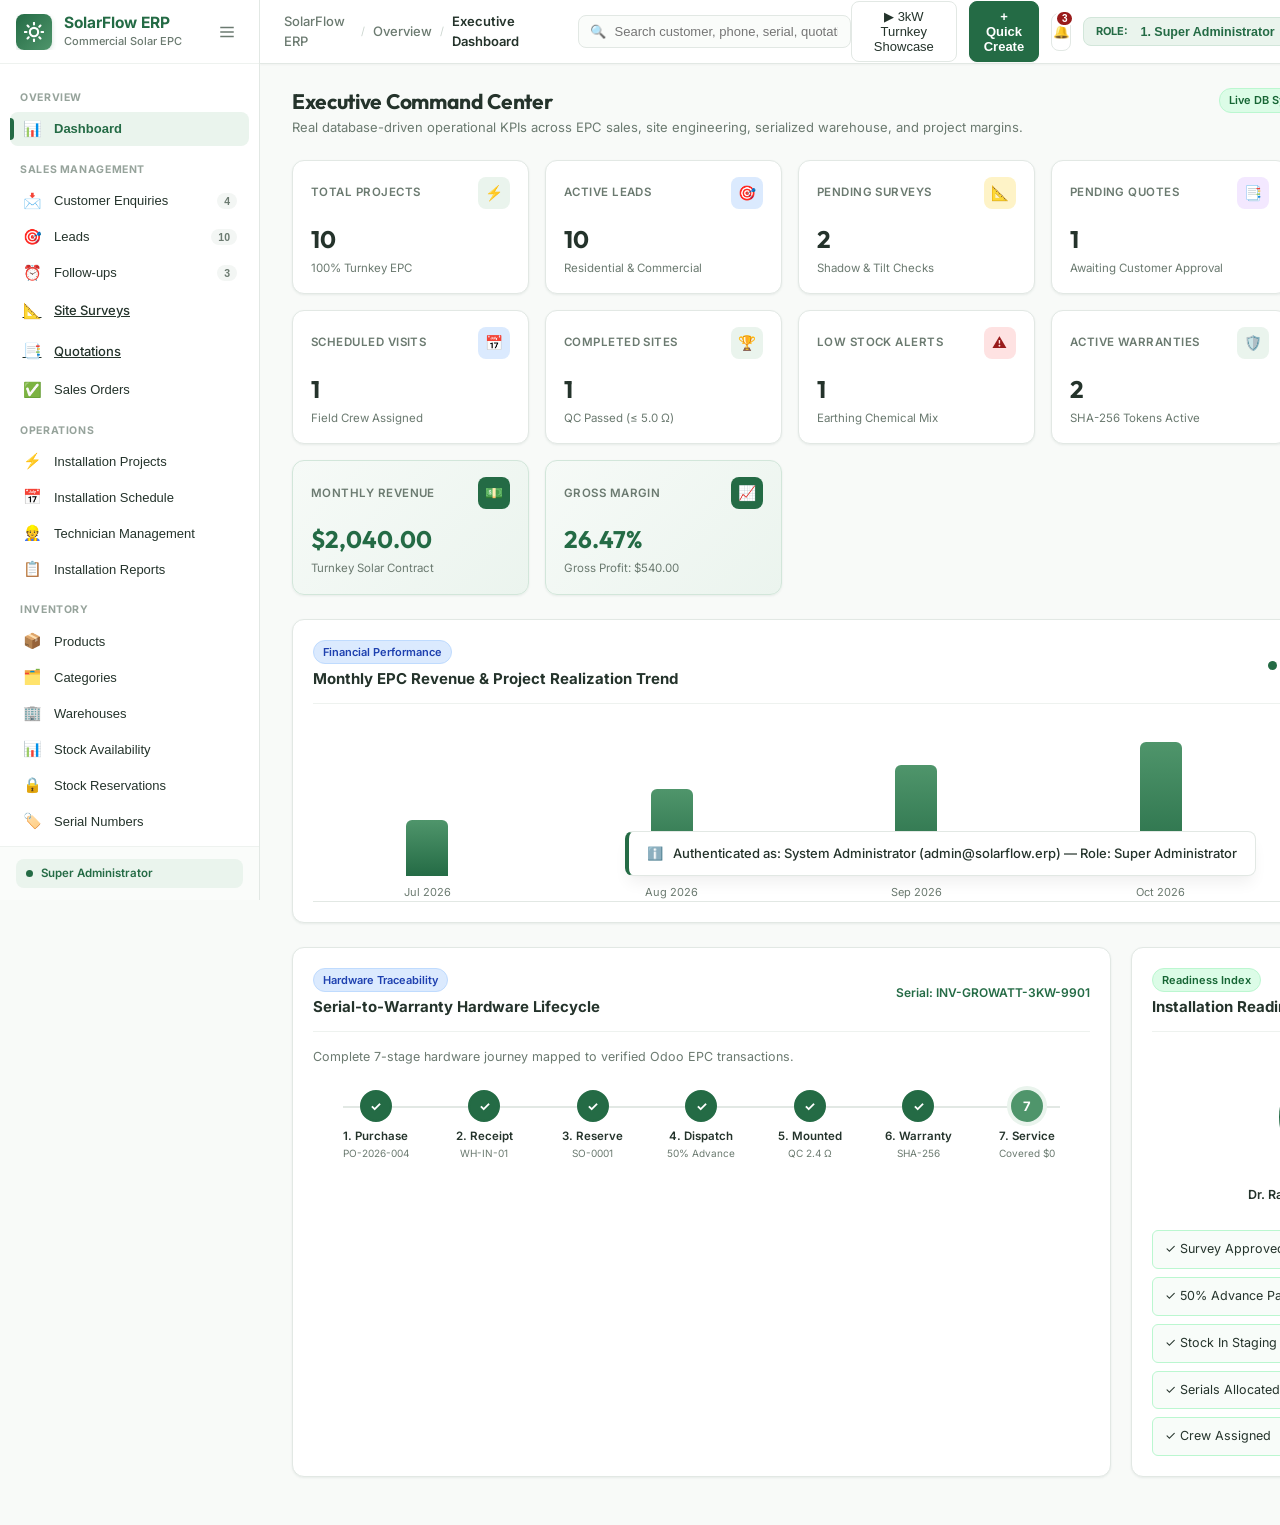
==== web_app/index.html @ eab8a4e1 "Add B2B and agentic management modules Co-authored-by: Copilot <223556219+Copilot@users.noreply.gith" ====
<!DOCTYPE html>
<html lang="en">
<head>
  <meta charset="UTF-8">
  <meta name="viewport" content="width=device-width, initial-scale=1.0">
  <title>SolarFlow ERP – Solar Installation Management System</title>
  <link rel="preconnect" href="https://fonts.googleapis.com">
  <link rel="preconnect" href="https://fonts.gstatic.com" crossorigin>
  <link href="https://fonts.googleapis.com/css2?family=Outfit:wght@400;500;600;700;800&family=Inter:wght@300;400;500;600;700&family=JetBrains+Mono:wght@400;500&display=swap" rel="stylesheet">
  <link rel="stylesheet" href="app.css">
</head>
<body>
  <div id="solarflow-app">
    <!-- ==================================================================== -->
    <!-- 1. ENTERPRISE COLLAPSIBLE SIDEBAR                                    -->
    <!-- ==================================================================== -->
    <aside class="sidebar" id="app-sidebar">
      <div class="sidebar-header">
        <a href="javascript:void(0)" class="brand-wrapper" onclick="switchView('dashboard')">
          <div class="sun-badge-logo">
            <svg width="20" height="20" viewBox="0 0 24 24" fill="none" stroke="currentColor" stroke-width="2.5" stroke-linecap="round" stroke-linejoin="round">
              <circle cx="12" cy="12" r="5"></circle>
              <line x1="12" y1="1" x2="12" y2="3"></line>
              <line x1="12" y1="21" x2="12" y2="23"></line>
              <line x1="4.22" y1="4.22" x2="5.64" y2="5.64"></line>
              <line x1="18.36" y1="18.36" x2="19.78" y2="19.78"></line>
              <line x1="1" y1="12" x2="3" y2="12"></line>
              <line x1="21" y1="12" x2="23" y2="12"></line>
              <line x1="4.22" y1="19.78" x2="5.64" y2="18.36"></line>
              <line x1="18.36" y1="5.64" x2="19.78" y2="4.22"></line>
            </svg>
          </div>
          <div class="brand-info">
            <span class="brand-title">SolarFlow ERP</span>
            <span class="brand-subtitle">Commercial Solar EPC</span>
          </div>
        </a>
        <button class="sidebar-toggle-btn" id="sidebar-toggle-btn" title="Toggle Sidebar Navigation">
          <svg width="18" height="18" viewBox="0 0 24 24" fill="none" stroke="currentColor" stroke-width="2">
            <line x1="3" y1="12" x2="21" y2="12"></line>
            <line x1="3" y1="6" x2="21" y2="6"></line>
            <line x1="3" y1="18" x2="21" y2="18"></line>
          </svg>
        </button>
      </div>

      <!-- Navigation Hierarchy Filtered By Role -->
      <nav class="sidebar-nav" id="sidebar-nav-tree">
        <!-- 1. Overview -->
        <div class="nav-group-title">Overview</div>
        <button class="nav-link-btn active" data-view="dashboard" data-perm="all">
          <span class="nav-icon">📊</span>
          <span class="nav-text">Dashboard</span>
        </button>

        <!-- 2. Sales Management -->
        <div class="nav-group-title" data-group-perm="admin,sales,director">Sales Management</div>
        <button class="nav-link-btn" data-view="enquiries" data-perm="admin,sales,director">
          <span class="nav-icon">📩</span>
          <span class="nav-text">Customer Enquiries</span>
          <span class="badge-pill" id="badge-enquiries-count">4</span>
        </button>
        <button class="nav-link-btn" data-view="leads" data-perm="admin,sales,director">
          <span class="nav-icon">🎯</span>
          <span class="nav-text">Leads</span>
          <span class="badge-pill" id="badge-leads-count">10</span>
        </button>
        <button class="nav-link-btn" data-view="followups" data-perm="admin,sales,director">
          <span class="nav-icon">⏰</span>
          <span class="nav-text">Follow-ups</span>
          <span class="badge-pill" id="badge-followups-count">3</span>
        </button>
        <a href="survey.html" class="nav-link-btn" data-perm="admin,sales,survey_tech,director">
          <span class="nav-icon">📐</span>
          <span class="nav-text">Site Surveys</span>
        </a>
        <a href="quotation.html" class="nav-link-btn" data-perm="admin,sales,finance,director">
          <span class="nav-icon">📑</span>
          <span class="nav-text">Quotations</span>
        </a>
        <button class="nav-link-btn" data-view="orders" data-perm="admin,sales,finance,director">
          <span class="nav-icon">✅</span>
          <span class="nav-text">Sales Orders</span>
        </button>

        <!-- 3. Operations -->
        <div class="nav-group-title" data-group-perm="admin,tech,survey_tech,sales,director">Operations</div>
        <button class="nav-link-btn" data-view="installations" data-perm="admin,tech,sales,director">
          <span class="nav-icon">⚡</span>
          <span class="nav-text">Installation Projects</span>
        </button>
        <button class="nav-link-btn" data-view="schedule" data-perm="admin,tech,sales,director">
          <span class="nav-icon">📅</span>
          <span class="nav-text">Installation Schedule</span>
        </button>
        <button class="nav-link-btn" data-view="technicians" data-perm="admin,sales,director">
          <span class="nav-icon">👷</span>
          <span class="nav-text">Technician Management</span>
        </button>
        <button class="nav-link-btn" data-view="inst_reports" data-perm="admin,tech,sales,director">
          <span class="nav-icon">📋</span>
          <span class="nav-text">Installation Reports</span>
        </button>

        <!-- 4. Inventory -->
        <div class="nav-group-title" data-group-perm="admin,warehouse,director">Inventory</div>
        <button class="nav-link-btn" data-view="products" data-perm="admin,warehouse,sales,director">
          <span class="nav-icon">📦</span>
          <span class="nav-text">Products</span>
        </button>
        <button class="nav-link-btn" data-view="categories" data-perm="admin,warehouse,director">
          <span class="nav-icon">🗂️</span>
          <span class="nav-text">Categories</span>
        </button>
        <button class="nav-link-btn" data-view="warehouses" data-perm="admin,warehouse,director">
          <span class="nav-icon">🏢</span>
          <span class="nav-text">Warehouses</span>
        </button>
        <button class="nav-link-btn" data-view="stock_avail" data-perm="admin,warehouse,director">
          <span class="nav-icon">📊</span>
          <span class="nav-text">Stock Availability</span>
        </button>
        <button class="nav-link-btn" data-view="stock_reservations" data-perm="admin,warehouse,sales,director">
          <span class="nav-icon">🔒</span>
          <span class="nav-text">Stock Reservations</span>
        </button>
        <button class="nav-link-btn" data-view="inventory" data-perm="admin,warehouse,tech,support,director">
          <span class="nav-icon">🏷️</span>
          <span class="nav-text">Serial Numbers</span>
        </button>
        <button class="nav-link-btn" data-view="dispatches" data-perm="admin,warehouse,director">
          <span class="nav-icon">🚚</span>
          <span class="nav-text">Dispatch</span>
        </button>
        <button class="nav-link-btn" data-view="stock_moves" data-perm="admin,warehouse,director">
          <span class="nav-icon">🔄</span>
          <span class="nav-text">Stock Movement History</span>
        </button>

        <!-- 5. After-Sales -->
        <div class="nav-group-title" data-group-perm="admin,support,tech,director">After-Sales</div>
        <button class="nav-link-btn" data-view="warranties" data-perm="admin,support,director">
          <span class="nav-icon">🛡️</span>
          <span class="nav-text">Warranty Management</span>
        </button>
        <button class="nav-link-btn" data-view="service" data-perm="admin,support,tech,director">
          <span class="nav-icon">🔧</span>
          <span class="nav-text">Service Tickets</span>
        </button>
        <button class="nav-link-btn" data-view="complaints" data-perm="admin,support,director">
          <span class="nav-icon">⚠️</span>
          <span class="nav-text">Customer Complaints</span>
        </button>
        <button class="nav-link-btn" data-view="service_history" data-perm="admin,support,director">
          <span class="nav-icon">📜</span>
          <span class="nav-text">Service History</span>
        </button>

        <!-- 6. Finance -->
        <div class="nav-group-title" data-group-perm="admin,finance,director">Finance</div>
        <button class="nav-link-btn" data-view="invoices" data-perm="admin,finance,director">
          <span class="nav-icon">🧾</span>
          <span class="nav-text">Invoices</span>
        </button>
        <button class="nav-link-btn" data-view="payments" data-perm="admin,finance,director">
          <span class="nav-icon">💳</span>
          <span class="nav-text">Payments</span>
        </button>
        <button class="nav-link-btn" data-view="expenses" data-perm="admin,finance,director">
          <span class="nav-icon">💸</span>
          <span class="nav-text">Project Expenses</span>
        </button>
        <button class="nav-link-btn" data-view="costing" data-perm="admin,finance,director">
          <span class="nav-icon">💰</span>
          <span class="nav-text">Project Profitability</span>
        </button>
        <button class="nav-link-btn" data-view="fin_reports" data-perm="admin,finance,director">
          <span class="nav-icon">📈</span>
          <span class="nav-text">Financial Reports</span>
        </button>

        <!-- 7. Analytics -->
        <div class="nav-group-title" data-group-perm="admin,director">Analytics</div>
        <button class="nav-link-btn" data-view="biz_reports" data-perm="admin,director">
          <span class="nav-icon">📊</span>
          <span class="nav-text">Business Reports</span>
        </button>
        <button class="nav-link-btn" data-view="op_reports" data-perm="admin,director">
          <span class="nav-icon">⚙️</span>
          <span class="nav-text">Operational Reports</span>
        </button>
        <button class="nav-link-btn" data-view="tech_perf" data-perm="admin,director">
          <span class="nav-icon">🏅</span>
          <span class="nav-text">Technician Performance</span>
        </button>
        <button class="nav-link-btn" data-view="sales_perf" data-perm="admin,director">
          <span class="nav-icon">🎯</span>
          <span class="nav-text">Sales Performance</span>
        </button>

        <!-- New business modules -->
        <div class="nav-group-title" data-group-perm="admin,sales,finance,director">SunPower Nexus</div>
        <button class="nav-link-btn" data-view="b2b_portal" data-perm="admin,sales,finance,director">
          <span class="nav-icon">🏭</span>
          <span class="nav-text">B2B Business Portal</span>
        </button>
        <button class="nav-link-btn" data-view="ai_business" data-perm="admin,director,finance,sales">
          <span class="nav-icon">🤖</span>
          <span class="nav-text">Agentic Business AI</span>
        </button>

        <!-- 8. Administration -->
        <div class="nav-group-title" data-group-perm="admin">Administration</div>
        <button class="nav-link-btn" data-view="users" data-perm="admin">
          <span class="nav-icon">👥</span>
          <span class="nav-text">User Management</span>
        </button>
        <button class="nav-link-btn" data-view="roles" data-perm="admin">
          <span class="nav-icon">🔐</span>
          <span class="nav-text">Roles &amp; Permissions</span>
        </button>
        <button class="nav-link-btn" data-view="company" data-perm="admin">
          <span class="nav-icon">🏛️</span>
          <span class="nav-text">Company Settings</span>
        </button>
        <button class="nav-link-btn" data-view="packages" data-perm="admin,sales">
          <span class="nav-icon">📦</span>
          <span class="nav-text">Solar Package Configuration</span>
        </button>
        <button class="nav-link-btn" data-view="settings" data-perm="admin">
          <span class="nav-icon">⚙️</span>
          <span class="nav-text">System Settings</span>
        </button>
      </nav>

      <!-- Sidebar Footer -->
      <div class="sidebar-footer">
        <div class="role-badge-pill">
          <span class="role-dot"></span>
          <span id="sidebar-role-indicator">Super Administrator</span>
        </div>
      </div>
    </aside>

    <!-- ==================================================================== -->
    <!-- 2. APP MAIN WRAPPER & TOP NAVIGATION                                 -->
    <!-- ==================================================================== -->
    <div class="app-main-wrapper" id="app-main-wrapper">
      <!-- Fixed Enterprise Header -->
      <header class="top-header">
        <div class="header-left">
          <!-- Breadcrumb Navigation -->
          <div class="breadcrumbs">
            <span class="breadcrumb-root" onclick="switchView('dashboard')">SolarFlow ERP</span>
            <span class="breadcrumb-separator">/</span>
            <span class="breadcrumb-root" id="breadcrumb-section">Overview</span>
            <span class="breadcrumb-separator">/</span>
            <span class="breadcrumb-current" id="breadcrumb-page">Dashboard</span>
          </div>

          <!-- Global Search Input with Instant Popover -->
          <div class="global-search-wrap">
            <span class="search-icon">🔍</span>
            <input type="text" id="global-search-input" class="search-input" placeholder="Search customer, phone, serial, quotation..." autocomplete="off">
            
            <!-- Instant Search Dropdown Popover -->
            <div id="search-results-popover" class="search-results-popover">
              <div id="search-results-content"></div>
            </div>
          </div>
        </div>

        <div class="header-right">
          <!-- 3kW Showcase Tour Button -->
          <button class="btn-secondary-action" id="btn-showcase-tour" title="Run 1-Click Interactive 3kW Showcase Tour">
            <span>▶ 3kW Turnkey Showcase</span>
          </button>

          <!-- Quick Create Action Menu -->
          <div class="quick-create-dropdown">
            <button class="btn-primary-action" id="btn-quick-create">
              <span>+ Quick Create</span>
            </button>
          </div>

          <!-- Notification Bell Trigger -->
          <button class="notification-bell-btn" id="btn-notifications" title="System Notifications & Alerts">
            <span>🔔</span>
            <span class="notification-count-badge" id="notification-counter">3</span>
          </button>

          <!-- Notifications Popover Drawer -->
          <div id="notifications-drawer" class="notifications-drawer">
            <div class="drawer-header">
              <span class="drawer-title">Notifications &amp; Alerts</span>
              <button class="drawer-mark-read" onclick="markAllNotificationsRead()">Mark all as read</button>
            </div>
            <div class="drawer-item-list" id="drawer-notifications-list">
              <!-- Dynamically Populated Notifications -->
            </div>
          </div>

          <!-- Active Role Switcher (RBAC Matrix) -->
          <div class="role-badge-selector">
            <label for="user-role-select">Role:</label>
            <select id="user-role-select" class="role-dropdown-select">
              <option value="admin">1. Super Administrator</option>
              <option value="sales">2. Sales Manager</option>
              <option value="survey_tech">3. Survey Technician</option>
              <option value="warehouse">4. Warehouse Manager</option>
              <option value="tech">5. Installation Technician</option>
              <option value="support">6. Support Manager</option>
              <option value="finance">7. Finance Manager</option>
              <option value="director">8. Director / Investor (Read-Only)</option>
            </select>
          </div>

          <!-- Executive Read-Only Indicator -->
          <div id="executive-readonly-badge" class="status-pill pill-warning" style="display:none; font-weight:700; align-items:center; gap:4px;">
            <span>🔒</span><span>Read-Only Executive Mode</span>
          </div>

          <!-- User Profile Badge -->
          <div class="user-profile-badge" id="user-profile-badge" onclick="showUserProfileModal()">
            <div class="user-avatar-circle" id="user-avatar-initials">SA</div>
            <div class="user-info-text">
              <div class="user-name" id="user-display-name">Solar Admin</div>
              <div class="user-role-label" id="user-role-title">Chief Executive</div>
            </div>
          </div>
        </div>
      </header>

      <!-- Toast Alerts Container -->
      <div id="toast-container" class="toast-bar"></div>

      <!-- Main Content Container -->
      <main class="main-content">
        <!-- ================================================================ -->
        <!-- VIEW 1: DASHBOARD (ROLE-TAILORED WITH CHARTS)                     -->
        <!-- ================================================================ -->
        <section id="view-dashboard" class="view-section active">
          <div id="role-dashboard-container">
            <!-- Dynamically populated via JS based on Active Role -->
          </div>
        </section>

        <!-- ================================================================ -->
        <!-- VIEW 2: CUSTOMER ENQUIRIES                                        -->
        <!-- ================================================================ -->
        <section id="view-enquiries" class="view-section">
          <div class="section-header-bar">
            <div>
              <h1 class="section-title">Customer Enquiries &amp; Initial Contact</h1>
              <p class="section-description">Incoming residential and commercial solar enquiries awaiting preliminary sizing and lead qualification.</p>
            </div>
            <button class="btn-primary-action" onclick="showLeadModal()">+ New Customer Enquiry</button>
          </div>

          <div class="table-panel">
            <div class="table-toolbar">
              <div class="table-filter-group">
                <div class="table-inline-search">
                  <span class="table-search-icon">🔍</span>
                  <input type="text" id="search-enquiries" class="table-search-input" placeholder="Filter enquiries..." oninput="filterEnquiriesTable(this.value)">
                </div>
                <select class="filter-select" id="filter-enquiry-status" onchange="filterEnquiriesByStatus(this.value)">
                  <option value="all">All Enquiries</option>
                  <option value="qualified">Qualified</option>
                  <option value="new">New Inquiries</option>
                </select>
              </div>
              <button class="btn-action-sm" onclick="exportTableToCSV('enquiries')">📥 Export CSV</button>
            </div>
            <div class="table-responsive-wrapper">
              <table class="enterprise-data-table">
                <thead>
                  <tr>
                    <th>Enquiry Ref</th>
                    <th>Customer Name</th>
                    <th>Contact Phone</th>
                    <th>Location</th>
                    <th>Property Type</th>
                    <th>Sanctioned Load</th>
                    <th>Status</th>
                    <th>Actions</th>
                  </tr>
                </thead>
                <tbody id="enquiries-table-body">
                  <!-- Populated via JS -->
                </tbody>
              </table>
            </div>
            <div class="table-pagination-footer">
              <span>Showing 1 to 4 of 4 customer enquiries</span>
              <div class="pagination-controls">
                <button class="pagination-btn active">1</button>
              </div>
            </div>
          </div>
        </section>

        <!-- ================================================================ -->
        <!-- VIEW 3: SOLAR LEADS (WITH LIST / KANBAN SWITCH)                   -->
        <!-- ================================================================ -->
        <section id="view-leads" class="view-section">
          <div class="section-header-bar">
            <div>
              <h1 class="section-title">Solar Customer Leads &amp; Consumption Sizing</h1>
              <p class="section-description">Qualified solar leads with monthly kWh consumption and mathematical sizing calculations.</p>
            </div>
            <div class="header-action-group">
              <div class="view-mode-toggle">
                <button class="toggle-btn active" id="leads-view-list" onclick="setLeadsViewMode('list')">☰ Table</button>
                <button class="toggle-btn" id="leads-view-kanban" onclick="setLeadsViewMode('kanban')">▦ Kanban</button>
              </div>
              <button class="btn-primary-action" onclick="showLeadModal()">+ New Solar Lead</button>
            </div>
          </div>

          <!-- Table Mode -->
          <div id="leads-table-container" class="table-panel">
            <div class="table-toolbar">
              <div class="table-filter-group">
                <div class="table-inline-search">
                  <span class="table-search-icon">🔍</span>
                  <input type="text" id="search-leads" class="table-search-input" placeholder="Search leads..." oninput="filterLeadsTable(this.value)">
                </div>
                <select class="filter-select" id="filter-lead-type" onchange="filterLeadsByType(this.value)">
                  <option value="all">All System Types</option>
                  <option value="on_grid">Grid-Tied On-Grid</option>
                  <option value="hybrid">Smart Hybrid</option>
                  <option value="off_grid">Standalone Off-Grid</option>
                </select>
              </div>
              <button class="btn-action-sm" onclick="exportTableToCSV('leads')">📥 Export CSV</button>
            </div>
            <div class="table-responsive-wrapper">
              <table class="enterprise-data-table">
                <thead>
                  <tr>
                    <th>Lead Ref</th>
                    <th>Customer</th>
                    <th>Phone</th>
                    <th>Monthly kWh</th>
                    <th>Tariff ($/kWh)</th>
                    <th>Recommended kW</th>
                    <th>System Type</th>
                    <th>Subsidy Eligibility</th>
                    <th>Survey Status</th>
                    <th>Actions</th>
                  </tr>
                </thead>
                <tbody id="leads-table-body">
                  <!-- Populated via JS -->
                </tbody>
              </table>
            </div>
            <div class="table-pagination-footer">
              <span>Showing 1 to 10 of 10 solar leads</span>
              <div class="pagination-controls">
                <button class="pagination-btn active">1</button>
              </div>
            </div>
          </div>

          <!-- Kanban Mode -->
          <div id="leads-kanban-container" class="kanban-board-container" style="display:none;">
            <!-- Dynamically Populated Kanban Columns -->
          </div>
        </section>

        <!-- ================================================================ -->
        <!-- VIEW 4: FOLLOW-UPS                                               -->
        <!-- ================================================================ -->
        <section id="view-followups" class="view-section">
          <div class="section-header-bar">
            <div>
              <h1 class="section-title">Sales Follow-ups &amp; Action Schedules</h1>
              <p class="section-description">Scheduled customer calls, site visit follow-ups, and proposal reviews.</p>
            </div>
            <button class="btn-primary-action" onclick="showToast('Follow-up schedule modal opened.', 'info')">+ Schedule Follow-up</button>
          </div>

          <div class="table-panel">
            <div class="table-responsive-wrapper">
              <table class="enterprise-data-table">
                <thead>
                  <tr>
                    <th>Due Date</th>
                    <th>Customer</th>
                    <th>Assigned Sales Rep</th>
                    <th>Activity Type</th>
                    <th>Summary / Next Steps</th>
                    <th>Priority</th>
                    <th>Status</th>
                  </tr>
                </thead>
                <tbody id="followups-table-body">
                  <!-- Populated via JS -->
                </tbody>
              </table>
            </div>
          </div>
        </section>

        <!-- ================================================================ -->
        <!-- VIEW 5: SITE SURVEYS                                             -->
        <!-- ================================================================ -->
        <section id="view-surveys" class="view-section">
          <div class="section-header-bar">
            <div>
              <h1 class="section-title">Rooftop Site Survey Engineering Assessments</h1>
              <p class="section-description">Shadow analysis, pitch &amp; azimuth verification, cable distance, and chief engineer approval gates.</p>
            </div>
            <div class="header-action-group">
              <div class="view-mode-toggle">
                <button class="toggle-btn active" id="surveys-view-list" onclick="setSurveysViewMode('list')">☰ Table</button>
                <button class="toggle-btn" id="surveys-view-kanban" onclick="setSurveysViewMode('kanban')">▦ Kanban</button>
              </div>
              <span class="status-pill pill-info">Engineering Rule: Valid Roof Area Required</span>
            </div>
          </div>

          <!-- Surveys Table -->
          <div id="surveys-table-container" class="table-panel">
            <div class="table-toolbar">
              <div class="table-filter-group">
                <div class="table-inline-search">
                  <span class="table-search-icon">🔍</span>
                  <input type="text" id="search-surveys" class="table-search-input" placeholder="Search surveys..." oninput="filterSurveysTable(this.value)">
                </div>
                <select class="filter-select" id="filter-survey-status" onchange="filterSurveysByStatus(this.value)">
                  <option value="all">All States</option>
                  <option value="approved">Approved</option>
                  <option value="scheduled">Scheduled</option>
                  <option value="rejected">Rejected</option>
                </select>
              </div>
              <button class="btn-action-sm" onclick="exportTableToCSV('surveys')">📥 Export CSV</button>
            </div>
            <div class="table-responsive-wrapper">
              <table class="enterprise-data-table">
                <thead>
                  <tr>
                    <th>Survey Ref</th>
                    <th>Customer Site</th>
                    <th>Roof Architecture</th>
                    <th>Total Area</th>
                    <th>Shadow-Free Area</th>
                    <th>Azimuth / Pitch</th>
                    <th>Cable Run</th>
                    <th>Grid Phase</th>
                    <th>Sized Capacity</th>
                    <th>Approval Status</th>
                    <th>Engineering Action</th>
                  </tr>
                </thead>
                <tbody id="surveys-table-body">
                  <!-- Populated via JS -->
                </tbody>
              </table>
            </div>
          </div>

          <!-- Surveys Kanban -->
          <div id="surveys-kanban-container" class="kanban-board-container" style="display:none;">
            <!-- Dynamically Populated Kanban Columns -->
          </div>
        </section>

        <!-- ================================================================ -->
        <!-- VIEW 6: QUOTATIONS & SALES ORDERS                                -->
        <!-- ================================================================ -->
        <section id="view-quotations" class="view-section">
          <div class="section-header-bar">
            <div>
              <h1 class="section-title">Turnkey Solar Quotations &amp; Proposals</h1>
              <p class="section-description">Proposals generated from approved surveys with automatic BOM component pricing and PM Surya Ghar subsidy offsets.</p>
            </div>
            <button class="btn-secondary-action" onclick="showToast('Select an approved survey to generate quotation.', 'info')">+ Generate from Survey</button>
          </div>

          <div class="table-panel">
            <div class="table-responsive-wrapper">
              <table class="enterprise-data-table">
                <thead>
                  <tr>
                    <th>Quotation Ref</th>
                    <th>Customer</th>
                    <th>Approved Survey</th>
                    <th>System Size</th>
                    <th>Gross Total</th>
                    <th>Subsidy Offset</th>
                    <th>Net Customer Price</th>
                    <th>Payback (Years)</th>
                    <th>Status</th>
                    <th>Action</th>
                  </tr>
                </thead>
                <tbody id="quotations-table-body">
                  <!-- Populated via JS -->
                </tbody>
              </table>
            </div>
          </div>
        </section>

        <section id="view-orders" class="view-section">
          <div class="section-header-bar">
            <div>
              <h1 class="section-title">Confirmed Sales Orders &amp; 50% Advance Payment Gate</h1>
              <p class="section-description">Signed turnkey EPC contracts with server-side validation enforcing 50% advance before warehouse dispatch.</p>
            </div>
            <span class="status-pill pill-warning">Critical Rule: Dispatch requires &ge;50% Advance</span>
          </div>

          <div class="table-panel">
            <div class="table-responsive-wrapper">
              <table class="enterprise-data-table">
                <thead>
                  <tr>
                    <th>Order Ref</th>
                    <th>Customer</th>
                    <th>System</th>
                    <th>Gross Total</th>
                    <th>Subsidy</th>
                    <th>Net Payable</th>
                    <th>Advance Req. (50%)</th>
                    <th>Amount Paid</th>
                    <th>Payment Status</th>
                    <th>Dispatch Gate</th>
                    <th>Actions</th>
                  </tr>
                </thead>
                <tbody id="orders-table-body">
                  <!-- Populated via JS -->
                </tbody>
              </table>
            </div>
          </div>
        </section>

        <!-- ================================================================ -->
        <!-- VIEW 7: SOLAR PACKAGES & DYNAMIC AUTO-BOM                        -->
        <!-- ================================================================ -->
        <section id="view-packages" class="view-section">
          <div class="section-header-bar">
            <div>
              <h1 class="section-title">Solar Packages &amp; Dynamic Auto-BOM Engine</h1>
              <p class="section-description">Standardized residential and commercial solar packages with sum-of-components BOM calculations.</p>
            </div>
            <span class="status-pill pill-success">8 Configured Packages Active</span>
          </div>

          <div class="packages-grid" id="packages-cards-grid">
            <!-- Populated via JS -->
          </div>
        </section>

        <!-- ================================================================ -->
        <!-- VIEW 8: INSTALLATION PROJECTS & COMMISSIONING QC                  -->
        <!-- ================================================================ -->
        <section id="view-installations" class="view-section">
          <div class="section-header-bar">
            <div>
              <h1 class="section-title">Field Installation Projects &amp; Commissioning QC</h1>
              <p class="section-description">Execution tracking with Installation Readiness Score (100 pts) and Electrical Safety Gate (Earth Pit &le; 5.0&Omega;).</p>
            </div>
            <span class="status-pill pill-danger">Safety Limit: Earth Pit &le; 5.0 &Omega;</span>
          </div>

          <div id="installations-container">
            <!-- Populated via JS with detailed project cards and readiness score gauges -->
          </div>
        </section>

        <section id="view-schedule" class="view-section">
          <div class="section-header-bar">
            <div>
              <h1 class="section-title">Field Crew Installation Schedule</h1>
              <p class="section-description">Site mobilization calendar, technician assignments, and planned energization dates.</p>
            </div>
          </div>

          <div class="table-panel">
            <div class="table-responsive-wrapper">
              <table class="enterprise-data-table">
                <thead>
                  <tr>
                    <th>Scheduled Date</th>
                    <th>Installation Ref</th>
                    <th>Customer Site</th>
                    <th>Capacity</th>
                    <th>Lead Electrician</th>
                    <th>Crew Size</th>
                    <th>Status</th>
                  </tr>
                </thead>
                <tbody id="schedule-table-body">
                  <!-- Populated via JS -->
                </tbody>
              </table>
            </div>
          </div>
        </section>

        <!-- ================================================================ -->
        <!-- VIEW 9: INVENTORY & SERIAL TRACKING                              -->
        <!-- ================================================================ -->
        <section id="view-inventory" class="view-section">
          <div class="section-header-bar">
            <div>
              <h1 class="section-title">Serialized Equipment &amp; Single-Allocation Constraint</h1>
              <p class="section-description">Barcode tracking for PV modules, smart inverters, and battery banks across warehouse storage, dispatch, and commissioning.</p>
            </div>
            <span class="status-pill pill-info">Constraint: Single Active Allocation Enforced</span>
          </div>

          <div class="table-panel">
            <div class="table-toolbar">
              <div class="table-filter-group">
                <div class="table-inline-search">
                  <span class="table-search-icon">🔍</span>
                  <input type="text" id="search-inventory" class="table-search-input" placeholder="Search serial numbers..." oninput="filterInventoryTable(this.value)">
                </div>
                <select class="filter-select" id="filter-serial-status" onchange="filterInventoryByStatus(this.value)">
                  <option value="all">All Statuses</option>
                  <option value="installed">Mounted &amp; Installed</option>
                  <option value="available">In Warehouse (Available)</option>
                </select>
              </div>
            </div>
            <div class="table-responsive-wrapper">
              <table class="enterprise-data-table">
                <thead>
                  <tr>
                    <th>Serial Number / Barcode</th>
                    <th>Component Product</th>
                    <th>OEM Manufacturer</th>
                    <th>Allocation Status</th>
                    <th>Allocated Project</th>
                    <th>Customer Owner</th>
                    <th>Dispatch Date</th>
                    <th>Warranty Term</th>
                    <th>Lifecycle Timeline</th>
                  </tr>
                </thead>
                <tbody id="inventory-table-body">
                  <!-- Populated via JS -->
                </tbody>
              </table>
            </div>
          </div>
        </section>

        <!-- ================================================================ -->
        <!-- VIEW 10: DIGITAL WARRANTIES & SHA-256 CERTIFICATES               -->
        <!-- ================================================================ -->
        <section id="view-warranties" class="view-section">
          <div class="section-header-bar">
            <div>
              <h1 class="section-title">Digital Warranty Certificates &amp; SHA-256 Verification</h1>
              <p class="section-description">Automated warranty activation upon customer sign-off: Inverter (2-Yr), Battery (2-Yr), Solar Panel (20-Yr).</p>
            </div>
            <button class="btn-primary-action" onclick="triggerWarrantyReminderCheck()">⚡ Check 30-Day Expiry Engine</button>
          </div>

          <!-- Digital Warranty Certificate Showcase Card -->
          <div class="warranty-cert-card" id="warranty-cert-preview">
            <div class="cert-seal">🛡️</div>
            <div style="font-size:11px; text-transform:uppercase; letter-spacing:0.06em; color:var(--text-muted); font-weight:700;">Official Certificate of Coverage</div>
            <h2 style="font-size:20px; color:var(--primary); margin:6px 0 2px 0;">Solar Inverter Replacement Warranty</h2>
            <div style="font-size:12.5px; color:var(--text-muted);">Growatt 3kW Dual MPPT Grid-Tie Inverter • Serial: <strong>INV-GROWATT-3KW-9901</strong></div>
            
            <div style="display:grid; grid-template-columns:repeat(auto-fit, minmax(180px, 1fr)); gap:12px; margin-top:16px;">
              <div>
                <span style="font-size:11px; color:var(--text-muted); display:block;">Customer Beneficiary:</span>
                <strong style="font-size:13px;">Dr. Rajesh Sharma</strong>
              </div>
              <div>
                <span style="font-size:11px; color:var(--text-muted); display:block;">Effective Period:</span>
                <strong style="font-size:13px;">2026-10-31 to 2028-10-31 (24 Mo)</strong>
              </div>
              <div>
                <span style="font-size:11px; color:var(--text-muted); display:block;">OEM Warranty Partner:</span>
                <strong style="font-size:13px;">Growatt Solar New Energy</strong>
              </div>
            </div>

            <div class="cert-token-box">
              <span>SHA-256 Token: <strong>A89F34CD10BC91EAF998231B99451</strong></span>
              <span class="status-pill pill-success">✓ Cryptographically Valid</span>
            </div>
          </div>

          <div class="table-panel">
            <div class="table-responsive-wrapper">
              <table class="enterprise-data-table">
                <thead>
                  <tr>
                    <th>Certificate Ref</th>
                    <th>Customer</th>
                    <th>Equipment Serial</th>
                    <th>Product</th>
                    <th>Coverage Term</th>
                    <th>Start Date</th>
                    <th>Expiry Date</th>
                    <th>SHA-256 Token</th>
                    <th>Status</th>
                  </tr>
                </thead>
                <tbody id="warranties-table-body">
                  <!-- Populated via JS -->
                </tbody>
              </table>
            </div>
          </div>
        </section>

        <!-- ================================================================ -->
        <!-- VIEW 11: AFTER-SALES SERVICE & COMPLAINTS                        -->
        <!-- ================================================================ -->
        <section id="view-service" class="view-section">
          <div class="section-header-bar">
            <div>
              <h1 class="section-title">After-Sales Service Management &amp; Covered Repair Billing</h1>
              <p class="section-description">Serial lookup automatically checks warranty status. Covered OEM faults bill $0.00; non-covered bill parts + labour.</p>
            </div>
            <div class="header-action-group">
              <div class="view-mode-toggle">
                <button class="toggle-btn active" id="service-view-list" onclick="setServiceViewMode('list')">☰ Table</button>
                <button class="toggle-btn" id="service-view-kanban" onclick="setServiceViewMode('kanban')">▦ Kanban</button>
              </div>
              <button class="btn-primary-action" onclick="showTicketModal()">+ Log Service Complaint</button>
            </div>
          </div>

          <!-- Table View -->
          <div id="service-table-container" class="table-panel">
            <div class="table-responsive-wrapper">
              <table class="enterprise-data-table">
                <thead>
                  <tr>
                    <th>Ticket Ref</th>
                    <th>Customer</th>
                    <th>Equipment Serial</th>
                    <th>Fault Category</th>
                    <th>Technician</th>
                    <th>Repair Cost</th>
                    <th>Warranty Coverage</th>
                    <th>Customer Charge</th>
                    <th>Sign-off</th>
                    <th>Status</th>
                    <th>Actions</th>
                  </tr>
                </thead>
                <tbody id="service-table-body">
                  <!-- Populated via JS -->
                </tbody>
              </table>
            </div>
          </div>

          <!-- Kanban View -->
          <div id="service-kanban-container" class="kanban-board-container" style="display:none;">
            <!-- Dynamically Populated Kanban Columns -->
          </div>
        </section>

        <!-- ================================================================ -->
        <!-- VIEW 12: FINANCE & JOB COSTING PROFITABILITY                     -->
        <!-- ================================================================ -->
        <section id="view-costing" class="view-section">
          <div class="section-header-bar">
            <div>
              <h1 class="section-title">Project Job Costing, Profitability &amp; Profit Leakage Alerting</h1>
              <p class="section-description">Itemized Material, Labour, Transport, and Additional Expenses. Gross Profit and Margin %. Leakage alerts (>10% overrun).</p>
            </div>
            <span class="status-pill pill-danger">Alert Gate: &gt;10% Cost Overrun</span>
          </div>

          <!-- Confidential banner for non-authorized roles -->
          <div id="costing-restricted-banner" class="confidential-financial-banner" style="display:none;">
            <div class="banner-shield-icon">🔒</div>
            <div>
              <div class="banner-title">Confidential Financial Data Restricted</div>
              <div class="banner-text">Job costing sheets, contractor labour margins, and company gross profit are restricted to <strong>Super Administrator</strong>, <strong>Finance Manager</strong>, and <strong>Director</strong>.</div>
            </div>
          </div>

          <div id="costing-content-panel">
            <div class="table-panel">
              <div class="table-responsive-wrapper">
                <table class="enterprise-data-table">
                  <thead>
                    <tr>
                      <th>Cost Sheet Ref</th>
                      <th>Project Site</th>
                      <th>Customer</th>
                      <th>Est. Revenue</th>
                      <th>Actual Revenue</th>
                      <th>Est. Cost</th>
                      <th>Actual Cost</th>
                      <th>Variance</th>
                      <th>Overrun (%)</th>
                      <th>Gross Profit</th>
                      <th>Gross Margin (%)</th>
                      <th>Budget Health</th>
                      <th>Actions</th>
                    </tr>
                  </thead>
                  <tbody id="costing-table-body">
                    <!-- Populated via JS -->
                  </tbody>
                </table>
              </div>
            </div>
          </div>
        </section>

        <!-- ================================================================ -->
        <!-- VIEW 13: BUSINESS REPORTS & ANALYTICS                            -->
        <!-- ================================================================ -->
        <section id="view-biz_reports" class="view-section">
          <div class="section-header-bar">
            <div>
              <h1 class="section-title">Executive Business &amp; Financial Analytics</h1>
              <p class="section-description">Comprehensive performance metrics, revenue realization, and technician delivery benchmarks.</p>
            </div>
            <button class="btn-action-sm" onclick="exportTableToCSV('reports')">📥 Export Executive Pack</button>
          </div>

          <div class="chart-container-card">
            <div class="chart-header">
              <div class="chart-title">Quarterly Revenue vs. Realized EPC Costs ($ USD)</div>
              <div class="chart-legend">
                <div class="legend-item"><span class="legend-dot dot-primary"></span> Billed Revenue</div>
                <div class="legend-item"><span class="legend-dot dot-secondary"></span> EPC Cost of Delivery</div>
                <div class="legend-item"><span class="legend-dot dot-amber"></span> Gross Profit</div>
              </div>
            </div>
            <div class="bar-chart-visual">
              <div class="bar-col">
                <div class="bar-pill" style="height:45%;">
                  <span class="bar-tooltip">$1,200</span>
                </div>
                <span class="bar-label">Q1 (Jan-Mar)</span>
              </div>
              <div class="bar-col">
                <div class="bar-pill" style="height:65%;">
                  <span class="bar-tooltip">$1,850</span>
                </div>
                <span class="bar-label">Q2 (Apr-Jun)</span>
              </div>
              <div class="bar-col">
                <div class="bar-pill" style="height:85%;">
                  <span class="bar-tooltip">$2,450</span>
                </div>
                <span class="bar-label">Q3 (Jul-Sep)</span>
              </div>
              <div class="bar-col">
                <div class="bar-pill" style="height:100%;">
                  <span class="bar-tooltip">$3,000</span>
                </div>
                <span class="bar-label">Q4 (Oct-Dec)</span>
              </div>
            </div>
          </div>

          <!-- Technician Performance Leaderboard -->
          <div class="content-card">
            <div class="card-title-bar">
              <div class="card-title">Technician Crew Quality &amp; Safety Leaderboard</div>
              <span class="status-pill pill-success">Target: Earth &le; 5.0 &Omega;</span>
            </div>
            <div class="table-responsive-wrapper">
              <table class="enterprise-data-table">
                <thead>
                  <tr>
                    <th>Lead Electrician</th>
                    <th>Commissioned Sites</th>
                    <th>Average Earth Pit</th>
                    <th>Insulation Megger</th>
                    <th>Customer Rating</th>
                    <th>Safety Compliance</th>
                  </tr>
                </thead>
                <tbody>
                  <tr>
                    <td><strong>Ramesh Electrician (Senior Lead)</strong></td>
                    <td>1 Project</td>
                    <td><strong style="color:var(--success-text);">2.4 &Omega;</strong></td>
                    <td>25.0 M&Omega;</td>
                    <td>⭐⭐⭐⭐⭐ 5.0</td>
                    <td><span class="status-pill pill-success">100% Passed</span></td>
                  </tr>
                  <tr>
                    <td><strong>Suresh Technician</strong></td>
                    <td>0 Projects</td>
                    <td>Pending</td>
                    <td>Pending</td>
                    <td>New Crew</td>
                    <td><span class="status-pill pill-neutral">Standby</span></td>
                  </tr>
                </tbody>
              </table>
            </div>
          </div>
        </section>

        <!-- General Fallback Section for other submenus -->
        <section id="view-generic-panel" class="view-section">
          <div class="section-header-bar">
            <div>
              <h1 class="section-title" id="generic-panel-title">Module Section</h1>
              <p class="section-description" id="generic-panel-desc">Operational records for this module.</p>
            </div>
          </div>
          <div class="content-card" id="generic-panel-content">
            <!-- Populated via JS -->
          </div>
        </section>
      </main>
    </div>

    <!-- ==================================================================== -->
    <!-- 3. MODAL DIALOGS CONTAINER                                           -->
    <!-- ==================================================================== -->
    <div id="modal-container" class="modal-overlay" style="display:none;">
      <div class="modal-dialog-box">
        <div class="modal-header-bar">
          <h3 class="modal-dialog-title" id="modal-title">Modal Title</h3>
          <button class="modal-close-btn" onclick="closeModal()">&times;</button>
        </div>
        <div class="modal-content-body" id="modal-body">
          <!-- Dynamically Injected Form -->
        </div>
        <div class="modal-footer-bar" id="modal-footer">
          <button class="btn-secondary-action" onclick="closeModal()">Cancel</button>
          <button class="btn-primary-action" id="modal-submit-btn">Submit</button>
        </div>
      </div>
    </div>
  </div>

  <script src="app.js"></script>
</body>
</html>
---- web_app/app.css ----
/* ==========================================================================
   SolarFlow ERP – Premium Enterprise Light-Theme Design System
   Aesthetic: White & Light-Grey (#F8FAF8), Forest Green (#246B45), Soft Sage (#EAF4ED),
   Muted Amber Warnings (#FEF3C7/#92400E), Subtle Red Errors (#FEE2E2/#991B1B).
   Inspired by Amazon Business, Flipkart Business & Modern Enterprise ERPs.
   ========================================================================== */

@import url('https://fonts.googleapis.com/css2?family=Outfit:wght@400;500;600;700;800&family=Inter:wght@300;400;500;600;700&family=JetBrains+Mono:wght@400;500&display=swap');

/* SunPower Nexus B2B and agentic management modules */
.module-toolbar,.agent-status-bar{display:flex;align-items:center;justify-content:space-between;gap:16px;margin-bottom:16px}
.module-kpi-grid{display:grid;grid-template-columns:repeat(4,1fr);gap:12px;margin-bottom:16px}
.module-stat{background:#fff;border:1px solid var(--border);border-radius:10px;padding:16px;display:flex;flex-direction:column}
.module-stat span{color:var(--text-muted);font-size:12px}.module-stat strong{font-family:'Outfit';font-size:24px;margin:4px 0}
.module-stat small{color:var(--text-muted)}.trend-up{color:var(--success-text)!important}.trend-down{color:var(--danger-text)!important}
.b2b-layout,.agent-layout{display:grid;grid-template-columns:minmax(0,2fr) minmax(260px,1fr);gap:16px;margin-bottom:16px}
.b2b-main-card,.b2b-side-card,.agent-chat-card{padding:18px}
.module-card-header{display:flex;justify-content:space-between;margin-bottom:14px}.module-card-header h3{font-size:16px}.module-card-header p{color:var(--text-muted)}
.b2b-order-grid{display:grid;grid-template-columns:1fr 1fr;gap:10px}.b2b-product{border:1px solid var(--border);border-radius:8px;padding:12px;display:flex;justify-content:space-between;gap:12px}
.b2b-product strong,.b2b-product small{display:block}.b2b-product small{color:var(--text-muted);margin-top:4px}.b2b-product input{width:78px;border:1px solid var(--border);border-radius:6px;padding:6px}
.module-inline-actions{display:flex;justify-content:flex-end;gap:8px;margin-top:16px}
.profile-grid{display:grid;grid-template-columns:120px 1fr;gap:10px}.profile-grid dt{color:var(--text-muted)}.profile-grid dd{font-weight:600}
.verification-note{background:var(--info-bg);border-left:3px solid var(--info-text);padding:10px 12px;margin-top:14px;color:#334155;font-size:12px;border-radius:4px}
.module-table-grid{display:grid;grid-template-columns:1fr 1fr;gap:16px}.module-table-grid .content-card{padding:18px}
.data-row{display:flex;justify-content:space-between;align-items:center;border-top:1px solid var(--border-light);padding:11px 0}.data-row strong,.data-row small{display:block}.data-row small{color:var(--text-muted)}
.form-grid{display:grid;grid-template-columns:1fr 1fr;gap:12px}.form-grid label{font-weight:600;font-size:12px}.form-span-2{grid-column:span 2}.form-input{width:100%;margin-top:5px;padding:9px;border:1px solid var(--border);border-radius:6px;background:#fff}
.agent-status-bar{background:#173b29;color:#fff;border-radius:10px;padding:14px 16px}.agent-status-bar small{display:block;color:#c9ddd1}.agent-pulse{display:inline-block;width:8px;height:8px;background:#65d69a;border-radius:50%;margin-right:7px}
.agent-layout{grid-template-columns:minmax(0,2fr) minmax(280px,1fr)}.agent-specialists{display:grid;gap:8px}.specialist-card{display:flex;align-items:center;gap:12px;background:#fff;border:1px solid var(--border);border-radius:8px;padding:12px}
.specialist-card>span{font-size:22px}.specialist-card strong,.specialist-card small{display:block}.specialist-card small{color:var(--text-muted)}
.agent-chat-history{height:330px;overflow:auto;border:1px solid var(--border-light);border-radius:8px;padding:14px;background:#fbfcfb}.chat-message{max-width:82%;padding:10px 12px;border-radius:9px;margin-bottom:10px}.chat-user{margin-left:auto;background:var(--primary);color:#fff}.chat-assistant{background:#fff;border:1px solid var(--border)}.chat-assistant strong{color:var(--primary)}
.agent-chat-form{display:flex;gap:8px;margin-top:12px}.agent-chat-form input{flex:1;border:1px solid var(--border);border-radius:7px;padding:10px}.suggested-questions{display:flex;gap:7px;margin-top:10px;flex-wrap:wrap}.suggested-questions button{border:1px solid var(--border);background:#fff;border-radius:20px;padding:6px 10px;color:var(--text-muted);cursor:pointer}
.agent-evidence{background:var(--bg-subtle);border-left:3px solid var(--primary);padding:8px 10px;margin:8px 0}
@media(max-width:900px){.module-kpi-grid{grid-template-columns:1fr 1fr}.b2b-layout,.agent-layout,.module-table-grid{grid-template-columns:1fr}.b2b-order-grid,.form-grid{grid-template-columns:1fr}.form-span-2{grid-column:auto}}

:root {
  /* SolarFlow Forest & Sage Brand Tokens */
  --primary: #246B45;
  --primary-hover: #1B5234;
  --primary-active: #143E27;
  --primary-subtle: #EAF4ED;
  --primary-border: #D2E6DA;

  --secondary: #4F956B;
  --secondary-hover: #3E7955;
  --secondary-light: #F0F7F3;

  /* Neutral Surface Palette (Light Theme) */
  --bg-app: #F8FAF8;
  --bg-surface: #FFFFFF;
  --bg-subtle: #F3F6F4;
  --bg-input: #FFFFFF;

  --text-main: #24332B;
  --text-muted: #6B7A70;
  --text-subtle: #96A39B;
  --text-inverse: #FFFFFF;

  --border: #E2E8E4;
  --border-light: #EEF2EF;
  --border-strong: #CBD5CF;
  --border-focus: #246B45;

  /* Semantic State Colors */
  --success-text: #166534;
  --success-bg: #DCFCE7;
  --success-border: #BBF7D0;

  --warning-text: #92400E;
  --warning-bg: #FEF3C7;
  --warning-border: #FDE68A;

  --danger-text: #991B1B;
  --danger-bg: #FEE2E2;
  --danger-border: #FECACA;

  --info-text: #1E40AF;
  --info-bg: #DBEAFE;
  --info-border: #BFDBFE;

  /* Layout Constants */
  --sidebar-w: 260px;
  --sidebar-collapsed-w: 68px;
  --topbar-h: 64px;

  /* Elevation Shadows */
  --shadow-xs: 0 1px 2px rgba(0, 0, 0, 0.04);
  --shadow-sm: 0 1px 3px rgba(36, 107, 69, 0.05), 0 1px 2px rgba(0, 0, 0, 0.03);
  --shadow-md: 0 4px 6px -1px rgba(0, 0, 0, 0.05), 0 2px 4px -2px rgba(0, 0, 0, 0.03);
  --shadow-lg: 0 10px 15px -3px rgba(0, 0, 0, 0.06), 0 4px 6px -4px rgba(0, 0, 0, 0.03);
  --shadow-drawer: -4px 0 20px rgba(0, 0, 0, 0.08);

  --radius-xs: 4px;
  --radius-sm: 6px;
  --radius-md: 8px;
  --radius-lg: 12px;
  --radius-xl: 16px;
}

/* Base Reset & Setup */
*, *::before, *::after {
  box-sizing: border-box;
  margin: 0;
  padding: 0;
}

html, body {
  height: 100%;
}

body {
  font-family: 'Inter', -apple-system, BlinkMacSystemFont, "Segoe UI", Roboto, Helvetica, Arial, sans-serif;
  background-color: var(--bg-app);
  color: var(--text-main);
  font-size: 13.5px;
  line-height: 1.5;
  -webkit-font-smoothing: antialiased;
  -moz-osx-font-smoothing: grayscale;
}

h1, h2, h3, h4, .font-heading {
  font-family: 'Outfit', 'Inter', sans-serif;
  color: var(--text-main);
  font-weight: 600;
  letter-spacing: -0.015em;
}

code, pre, .font-mono {
  font-family: 'JetBrains Mono', monospace;
}

/* App Shell Layout */
#solarflow-app {
  display: flex;
  min-height: 100vh;
  background-color: var(--bg-app);
  position: relative;
}

/* ==========================================================================
   1. ENTERPRISE SIDEBAR
   ========================================================================== */
.sidebar {
  width: var(--sidebar-w);
  background-color: var(--bg-surface);
  border-right: 1px solid var(--border);
  display: flex;
  flex-direction: column;
  position: fixed;
  top: 0;
  bottom: 0;
  left: 0;
  z-index: 100;
  transition: width 0.22s cubic-bezier(0.4, 0, 0.2, 1);
  overflow: hidden;
}

.sidebar.collapsed {
  width: var(--sidebar-collapsed-w);
}

.sidebar-header {
  height: var(--topbar-h);
  padding: 0 16px;
  display: flex;
  align-items: center;
  justify-content: space-between;
  border-bottom: 1px solid var(--border-light);
  background-color: var(--bg-surface);
}

.brand-wrapper {
  display: flex;
  align-items: center;
  gap: 12px;
  text-decoration: none;
  color: inherit;
  overflow: hidden;
}

.sun-badge-logo {
  width: 36px;
  height: 36px;
  background: linear-gradient(135deg, var(--primary) 0%, var(--secondary) 100%);
  border-radius: var(--radius-md);
  display: flex;
  align-items: center;
  justify-content: center;
  color: #FFFFFF;
  flex-shrink: 0;
  box-shadow: 0 2px 5px rgba(36, 107, 69, 0.2);
}

.brand-info {
  display: flex;
  flex-direction: column;
  white-space: nowrap;
}

.brand-title {
  font-size: 15.5px;
  font-weight: 700;
  color: var(--primary);
  line-height: 1.2;
}

.brand-subtitle {
  font-size: 11px;
  color: var(--text-muted);
  font-weight: 500;
}

.sidebar-toggle-btn {
  background: transparent;
  border: none;
  color: var(--text-muted);
  cursor: pointer;
  padding: 7px;
  border-radius: var(--radius-sm);
  display: flex;
  align-items: center;
  justify-content: center;
  transition: all 0.15s ease;
}

.sidebar-toggle-btn:hover {
  background-color: var(--primary-subtle);
  color: var(--primary);
}

/* Sidebar Navigation Items */
.sidebar-nav {
  padding: 12px 10px;
  flex: 1;
  display: flex;
  flex-direction: column;
  gap: 2px;
  overflow-y: auto;
  overflow-x: hidden;
}

.nav-group-title {
  font-size: 10.5px;
  font-weight: 700;
  text-transform: uppercase;
  letter-spacing: 0.06em;
  color: var(--text-subtle);
  padding: 14px 10px 4px 10px;
  white-space: nowrap;
}

.nav-link-btn {
  display: flex;
  align-items: center;
  width: 100%;
  padding: 8px 12px;
  background: transparent;
  border: none;
  border-radius: var(--radius-md);
  color: var(--text-main);
  font-size: 13px;
  font-weight: 500;
  cursor: pointer;
  text-align: left;
  transition: all 0.15s ease;
  white-space: nowrap;
  gap: 12px;
  position: relative;
}

.nav-link-btn:hover {
  background-color: var(--bg-subtle);
  color: var(--primary);
}

.nav-link-btn.active {
  background-color: var(--primary-subtle);
  color: var(--primary);
  font-weight: 600;
}

.nav-link-btn.active::before {
  content: '';
  position: absolute;
  left: 0;
  top: 6px;
  bottom: 6px;
  width: 3.5px;
  background-color: var(--primary);
  border-radius: 0 var(--radius-xs) var(--radius-xs) 0;
}

.nav-link-btn .nav-icon {
  width: 20px;
  font-size: 15px;
  display: flex;
  align-items: center;
  justify-content: center;
  flex-shrink: 0;
}

.nav-link-btn .nav-text {
  flex: 1;
  overflow: hidden;
  text-overflow: ellipsis;
}

.nav-link-btn .badge-pill {
  font-size: 10.5px;
  padding: 2px 7px;
  border-radius: 12px;
  background-color: var(--bg-subtle);
  color: var(--text-muted);
  font-weight: 600;
}

.nav-link-btn.active .badge-pill {
  background-color: var(--primary);
  color: #FFFFFF;
}

.sidebar.collapsed .brand-info,
.sidebar.collapsed .nav-group-title,
.sidebar.collapsed .nav-text,
.sidebar.collapsed .badge-pill,
.sidebar.collapsed .sidebar-footer {
  display: none !important;
}

.sidebar.collapsed .nav-link-btn {
  justify-content: center;
  padding: 10px;
}

.sidebar-footer {
  padding: 12px 16px;
  border-top: 1px solid var(--border-light);
  background-color: #FAFCFA;
}

.role-badge-pill {
  display: flex;
  align-items: center;
  gap: 8px;
  padding: 6px 10px;
  border-radius: var(--radius-md);
  background-color: var(--primary-subtle);
  color: var(--primary);
  font-size: 11.5px;
  font-weight: 600;
}

.role-dot {
  width: 7px;
  height: 7px;
  background-color: var(--primary);
  border-radius: 50%;
  flex-shrink: 0;
}

/* ==========================================================================
   2. TOP NAVIGATION BAR (STICKY, CRISP, LIGHT)
   ========================================================================== */
.app-main-wrapper {
  flex: 1;
  margin-left: var(--sidebar-w);
  display: flex;
  flex-direction: column;
  min-height: 100vh;
  transition: margin-left 0.22s cubic-bezier(0.4, 0, 0.2, 1);
  background-color: var(--bg-app);
}

.app-main-wrapper.sidebar-collapsed {
  margin-left: var(--sidebar-collapsed-w);
}

.top-header {
  height: var(--topbar-h);
  background-color: var(--bg-surface);
  border-bottom: 1px solid var(--border);
  padding: 0 24px;
  display: flex;
  align-items: center;
  justify-content: space-between;
  position: sticky;
  top: 0;
  z-index: 90;
  box-shadow: var(--shadow-xs);
}

.header-left {
  display: flex;
  align-items: center;
  gap: 20px;
  flex: 1;
}

/* Breadcrumbs */
.breadcrumbs {
  display: flex;
  align-items: center;
  gap: 8px;
  font-size: 13px;
  color: var(--text-muted);
}

.breadcrumb-root {
  font-weight: 500;
  color: var(--text-muted);
  cursor: pointer;
}

.breadcrumb-root:hover {
  color: var(--primary);
}

.breadcrumb-separator {
  color: var(--border-strong);
  font-size: 11px;
}

.breadcrumb-current {
  font-weight: 600;
  color: var(--text-main);
}

/* Global Search Input with Instant Popover */
.global-search-wrap {
  position: relative;
  width: 320px;
}

.search-input {
  width: 100%;
  padding: 8px 12px 8px 36px;
  border: 1px solid var(--border);
  border-radius: var(--radius-md);
  font-size: 13px;
  background-color: #FAFCFA;
  color: var(--text-main);
  outline: none;
  transition: all 0.15s ease;
}

.search-input:focus {
  background-color: #FFFFFF;
  border-color: var(--primary);
  box-shadow: 0 0 0 3px rgba(36, 107, 69, 0.12);
}

.search-icon {
  position: absolute;
  left: 12px;
  top: 50%;
  transform: translateY(-50%);
  color: var(--text-muted);
  pointer-events: none;
  font-size: 13px;
}

/* Global Search Results Dropdown */
.search-results-popover {
  position: absolute;
  top: calc(100% + 6px);
  left: 0;
  right: 0;
  background-color: var(--bg-surface);
  border: 1px solid var(--border);
  border-radius: var(--radius-md);
  box-shadow: var(--shadow-lg);
  z-index: 500;
  max-height: 380px;
  overflow-y: auto;
  display: none;
}

.search-results-popover.active {
  display: block;
}

.search-result-group-title {
  font-size: 10.5px;
  font-weight: 700;
  text-transform: uppercase;
  color: var(--text-muted);
  padding: 8px 12px 4px 12px;
  background-color: var(--bg-subtle);
  border-bottom: 1px solid var(--border-light);
}

.search-result-item {
  padding: 9px 12px;
  display: flex;
  align-items: center;
  justify-content: space-between;
  cursor: pointer;
  border-bottom: 1px solid var(--border-light);
  transition: background-color 0.1s ease;
}

.search-result-item:hover {
  background-color: var(--primary-subtle);
}

/* Header Right Actions */
.header-right {
  display: flex;
  align-items: center;
  gap: 12px;
}

.btn-primary-action {
  display: inline-flex;
  align-items: center;
  gap: 6px;
  padding: 7px 14px;
  background-color: var(--primary);
  color: #FFFFFF;
  border: 1px solid var(--primary);
  border-radius: var(--radius-md);
  font-size: 13px;
  font-weight: 600;
  cursor: pointer;
  transition: all 0.15s ease;
  box-shadow: var(--shadow-xs);
}

.btn-primary-action:hover {
  background-color: var(--primary-hover);
  border-color: var(--primary-hover);
}

.btn-secondary-action {
  display: inline-flex;
  align-items: center;
  gap: 6px;
  padding: 7px 13px;
  background-color: var(--bg-surface);
  border: 1px solid var(--border);
  border-radius: var(--radius-md);
  color: var(--text-main);
  font-size: 13px;
  font-weight: 500;
  cursor: pointer;
  transition: all 0.15s ease;
}

.btn-secondary-action:hover {
  background-color: var(--primary-subtle);
  border-color: var(--primary-border);
  color: var(--primary);
}

/* Notification Drawer Trigger */
.notification-bell-btn {
  position: relative;
  background-color: var(--bg-surface);
  border: 1px solid var(--border);
  border-radius: var(--radius-md);
  width: 38px;
  height: 38px;
  display: flex;
  align-items: center;
  justify-content: center;
  color: var(--text-main);
  cursor: pointer;
  transition: all 0.15s ease;
}

.notification-bell-btn:hover {
  background-color: var(--primary-subtle);
  border-color: var(--primary-border);
}

.notification-count-badge {
  position: absolute;
  top: -4px;
  right: -4px;
  background-color: var(--danger-text);
  color: #FFFFFF;
  font-size: 10px;
  font-weight: 700;
  border-radius: 10px;
  padding: 1px 5px;
  border: 2px solid #FFFFFF;
}

/* Notifications Popover Flyout */
.notifications-drawer {
  position: absolute;
  top: calc(var(--topbar-h) + 6px);
  right: 24px;
  width: 360px;
  background-color: var(--bg-surface);
  border: 1px solid var(--border);
  border-radius: var(--radius-lg);
  box-shadow: var(--shadow-lg);
  z-index: 600;
  display: none;
}

.notifications-drawer.active {
  display: block;
  animation: popoverFade 0.15s ease-out;
}

@keyframes popoverFade {
  from { opacity: 0; transform: translateY(-6px); }
  to { opacity: 1; transform: translateY(0); }
}

.drawer-header {
  padding: 14px 16px;
  border-bottom: 1px solid var(--border-light);
  display: flex;
  align-items: center;
  justify-content: space-between;
}

.drawer-title {
  font-size: 14px;
  font-weight: 700;
  color: var(--text-main);
}

.drawer-mark-read {
  font-size: 11.5px;
  color: var(--primary);
  background: transparent;
  border: none;
  cursor: pointer;
  font-weight: 600;
}

.drawer-item-list {
  max-height: 340px;
  overflow-y: auto;
}

.drawer-item {
  padding: 12px 16px;
  border-bottom: 1px solid var(--border-light);
  display: flex;
  align-items: flex-start;
  gap: 12px;
  transition: background-color 0.12s ease;
}

.drawer-item:hover {
  background-color: #FAFCFA;
}

.drawer-item.unread {
  background-color: #F8FCF9;
}

.drawer-icon-wrap {
  width: 28px;
  height: 28px;
  border-radius: var(--radius-sm);
  display: flex;
  align-items: center;
  justify-content: center;
  font-size: 13px;
  flex-shrink: 0;
}

.drawer-item-content {
  flex: 1;
}

.drawer-item-title {
  font-size: 12.5px;
  font-weight: 600;
  color: var(--text-main);
  margin-bottom: 2px;
}

.drawer-item-sub {
  font-size: 11.5px;
  color: var(--text-muted);
}

.drawer-item-time {
  font-size: 10.5px;
  color: var(--text-subtle);
  margin-top: 4px;
}

/* Active Role Switcher */
.role-badge-selector {
  display: flex;
  align-items: center;
  gap: 8px;
  background-color: var(--primary-subtle);
  padding: 5px 12px;
  border-radius: var(--radius-md);
  border: 1px solid var(--primary-border);
}

.role-badge-selector label {
  font-size: 11px;
  font-weight: 700;
  color: var(--primary);
  text-transform: uppercase;
}

.role-dropdown-select {
  background: transparent;
  border: none;
  font-size: 12.5px;
  font-weight: 600;
  color: var(--primary);
  cursor: pointer;
  outline: none;
}

/* User Profile Badge */
.user-profile-badge {
  display: flex;
  align-items: center;
  gap: 9px;
  padding: 4px 8px;
  border-radius: var(--radius-md);
  cursor: pointer;
  transition: all 0.15s ease;
}

.user-profile-badge:hover {
  background-color: var(--bg-subtle);
}

.user-avatar-circle {
  width: 34px;
  height: 34px;
  border-radius: 50%;
  background: linear-gradient(135deg, var(--secondary) 0%, var(--primary) 100%);
  color: #FFFFFF;
  display: flex;
  align-items: center;
  justify-content: center;
  font-weight: 700;
  font-size: 12.5px;
  flex-shrink: 0;
}

.user-info-text {
  display: flex;
  flex-direction: column;
}

.user-name {
  font-size: 12.5px;
  font-weight: 600;
  color: var(--text-main);
  line-height: 1.2;
}

.user-role-label {
  font-size: 11px;
  color: var(--text-muted);
}

/* ==========================================================================
   3. MAIN CONTENT CONTAINER & GENERAL VIEW SECTIONS
   ========================================================================== */
.main-content {
  padding: 24px 32px;
  flex: 1;
}

.view-section {
  display: none;
}

.view-section.active {
  display: block;
  animation: viewFadeIn 0.18s ease-in-out;
}

@keyframes viewFadeIn {
  from { opacity: 0; transform: translateY(3px); }
  to { opacity: 1; transform: translateY(0); }
}

/* Top Section Header Bar */
.section-header-bar {
  display: flex;
  align-items: flex-start;
  justify-content: space-between;
  margin-bottom: 22px;
  gap: 16px;
  flex-wrap: wrap;
}

.section-title {
  font-size: 21px;
  font-weight: 700;
  color: var(--text-main);
  line-height: 1.25;
  margin-bottom: 4px;
}

.section-description {
  font-size: 13px;
  color: var(--text-muted);
}

.header-action-group {
  display: flex;
  align-items: center;
  gap: 10px;
}

/* View Mode Switcher Toggle (List vs Kanban) */
.view-mode-toggle {
  display: inline-flex;
  background-color: var(--bg-subtle);
  border: 1px solid var(--border);
  border-radius: var(--radius-md);
  padding: 2px;
}

.toggle-btn {
  padding: 5px 10px;
  border: none;
  background: transparent;
  font-size: 12px;
  font-weight: 500;
  color: var(--text-muted);
  cursor: pointer;
  border-radius: var(--radius-sm);
  display: flex;
  align-items: center;
  gap: 5px;
  transition: all 0.15s ease;
}

.toggle-btn.active {
  background-color: var(--bg-surface);
  color: var(--primary);
  font-weight: 600;
  box-shadow: var(--shadow-xs);
}

/* ==========================================================================
   4. METRICS GRID & DASHBOARD CARDS (AMAZON/ENTERPRISE LIGHT THEME)
   ========================================================================== */
.metrics-grid-12 {
  display: grid;
  grid-template-columns: repeat(auto-fit, minmax(215px, 1fr));
  gap: 16px;
  margin-bottom: 24px;
}

.metric-card {
  background-color: var(--bg-surface);
  border: 1px solid var(--border);
  border-radius: var(--radius-lg);
  padding: 16px 18px;
  box-shadow: var(--shadow-sm);
  transition: transform 0.15s ease, box-shadow 0.15s ease, border-color 0.15s ease;
  cursor: pointer;
  display: flex;
  flex-direction: column;
  justify-content: space-between;
}

.metric-card:hover {
  transform: translateY(-2px);
  box-shadow: var(--shadow-md);
  border-color: var(--secondary);
}

.metric-header {
  display: flex;
  align-items: center;
  justify-content: space-between;
  margin-bottom: 12px;
}

.metric-label {
  font-size: 11.5px;
  font-weight: 600;
  color: var(--text-muted);
  text-transform: uppercase;
  letter-spacing: 0.04em;
}

.metric-icon-wrap {
  width: 32px;
  height: 32px;
  border-radius: var(--radius-md);
  display: flex;
  align-items: center;
  justify-content: center;
  font-size: 14.5px;
}

.icon-forest { background-color: var(--primary-subtle); color: var(--primary); }
.icon-amber { background-color: var(--warning-bg); color: var(--warning-text); }
.icon-blue { background-color: var(--info-bg); color: var(--info-text); }
.icon-purple { background-color: #F3E8FF; color: #7E22CE; }
.icon-rose { background-color: var(--danger-bg); color: var(--danger-text); }

.metric-value {
  font-size: 24px;
  font-weight: 700;
  color: var(--text-main);
  font-family: 'Outfit', sans-serif;
  margin-bottom: 3px;
}

.metric-subtext {
  font-size: 11.5px;
  color: var(--text-muted);
}

/* Revenue & Profit Highlight Cards (Subtle Light Gradient) */
.metric-card.highlight-profit {
  background: linear-gradient(135deg, #F6FAF7 0%, #EBF4EE 100%);
  border-color: var(--primary-border);
}

.metric-card.highlight-profit .metric-value {
  color: var(--primary);
}

.metric-card.highlight-profit .metric-icon-wrap {
  background-color: var(--primary);
  color: #FFFFFF;
}

/* ==========================================================================
   5. INTERACTIVE CHARTS & VISUALIZATIONS (PURE CSS & SVG)
   ========================================================================== */
.chart-container-card {
  background-color: var(--bg-surface);
  border: 1px solid var(--border);
  border-radius: var(--radius-lg);
  padding: 20px;
  box-shadow: var(--shadow-sm);
  margin-bottom: 24px;
}

.chart-header {
  display: flex;
  align-items: center;
  justify-content: space-between;
  margin-bottom: 18px;
  padding-bottom: 12px;
  border-bottom: 1px solid var(--border-light);
}

.chart-title {
  font-size: 15px;
  font-weight: 700;
  color: var(--text-main);
}

.chart-legend {
  display: flex;
  align-items: center;
  gap: 16px;
  font-size: 12px;
  color: var(--text-muted);
}

.legend-item {
  display: flex;
  align-items: center;
  gap: 6px;
}

.legend-dot {
  width: 9px;
  height: 9px;
  border-radius: 50%;
}

.dot-primary { background-color: var(--primary); }
.dot-secondary { background-color: var(--secondary); }
.dot-amber { background-color: #F59E0B; }

/* Bar Chart Graphic Component */
.bar-chart-visual {
  display: flex;
  align-items: flex-end;
  justify-content: space-between;
  height: 180px;
  padding-top: 20px;
  gap: 16px;
  border-bottom: 1px solid var(--border);
}

.bar-col {
  flex: 1;
  display: flex;
  flex-direction: column;
  align-items: center;
  height: 100%;
  justify-content: flex-end;
  position: relative;
}

.bar-pill {
  width: 100%;
  max-width: 42px;
  background: linear-gradient(180deg, var(--secondary) 0%, var(--primary) 100%);
  border-radius: var(--radius-sm) var(--radius-sm) 0 0;
  transition: height 0.4s ease, opacity 0.15s ease;
  position: relative;
  cursor: pointer;
}

.bar-pill:hover {
  opacity: 0.85;
}

.bar-tooltip {
  position: absolute;
  top: -26px;
  left: 50%;
  transform: translateX(-50%);
  background-color: var(--text-main);
  color: #FFFFFF;
  padding: 2px 6px;
  border-radius: var(--radius-xs);
  font-size: 10px;
  font-weight: 600;
  white-space: nowrap;
  pointer-events: none;
  opacity: 0;
  transition: opacity 0.15s ease;
}

.bar-pill:hover .bar-tooltip {
  opacity: 1;
}

.bar-label {
  font-size: 11px;
  color: var(--text-muted);
  margin-top: 8px;
  white-space: nowrap;
}

/* Donut & Segmented Progress Visual */
.segmented-progress-wrap {
  display: flex;
  height: 12px;
  border-radius: 6px;
  overflow: hidden;
  background-color: var(--border-light);
  margin: 14px 0 10px 0;
}

.segment {
  height: 100%;
  transition: width 0.3s ease;
}

.seg-completed { background-color: var(--primary); }
.seg-progress { background-color: var(--secondary); }
.seg-scheduled { background-color: #F59E0B; }
.seg-draft { background-color: #D1D5DB; }

/* Dashboard 2-Column Split Grid */
.dashboard-grid-2col {
  display: grid;
  grid-template-columns: 2fr 1fr;
  gap: 20px;
  margin-bottom: 24px;
}

.content-card {
  background-color: var(--bg-surface);
  border: 1px solid var(--border);
  border-radius: var(--radius-lg);
  padding: 20px;
  box-shadow: var(--shadow-sm);
}

.card-title-bar {
  display: flex;
  align-items: center;
  justify-content: space-between;
  margin-bottom: 16px;
  padding-bottom: 12px;
  border-bottom: 1px solid var(--border-light);
}

.card-title {
  font-size: 15px;
  font-weight: 700;
  color: var(--text-main);
}

/* Serial-to-Warranty Lifecycle Timeline (7-Stage Traceability) */
.lifecycle-timeline-horizontal {
  display: flex;
  align-items: center;
  justify-content: space-between;
  position: relative;
  margin: 24px 0 10px 0;
  padding: 0 10px;
}

.timeline-step {
  display: flex;
  flex-direction: column;
  align-items: center;
  position: relative;
  z-index: 2;
  text-align: center;
  width: 14%;
}

.timeline-node {
  width: 32px;
  height: 32px;
  border-radius: 50%;
  background-color: var(--bg-surface);
  border: 2px solid var(--border);
  color: var(--text-muted);
  display: flex;
  align-items: center;
  justify-content: center;
  font-size: 13px;
  font-weight: 700;
  margin-bottom: 8px;
  transition: all 0.2s ease;
}

.timeline-step.completed .timeline-node {
  background-color: var(--primary);
  border-color: var(--primary);
  color: #FFFFFF;
}

.timeline-step.active .timeline-node {
  background-color: var(--secondary);
  border-color: var(--secondary);
  color: #FFFFFF;
  box-shadow: 0 0 0 4px var(--primary-subtle);
}

.timeline-step-label {
  font-size: 11.5px;
  font-weight: 600;
  color: var(--text-main);
  line-height: 1.2;
}

.timeline-step-date {
  font-size: 10px;
  color: var(--text-muted);
  margin-top: 2px;
}

.timeline-track-line {
  position: absolute;
  top: 16px;
  left: 30px;
  right: 30px;
  height: 2px;
  background-color: var(--border);
  z-index: 1;
}

/* Installation Readiness Gauge (100 Points) */
.readiness-score-box {
  display: flex;
  flex-direction: column;
  align-items: center;
  padding: 12px 0 18px 0;
}

.gauge-circle {
  width: 114px;
  height: 114px;
  border-radius: 50%;
  background: conic-gradient(var(--primary) 0% 100%, var(--border) 100% 100%);
  display: flex;
  align-items: center;
  justify-content: center;
  margin-bottom: 12px;
}

.gauge-inner-circle {
  width: 94px;
  height: 94px;
  border-radius: 50%;
  background-color: #FFFFFF;
  display: flex;
  flex-direction: column;
  align-items: center;
  justify-content: center;
  box-shadow: var(--shadow-xs);
}

.gauge-number {
  font-size: 30px;
  font-weight: 800;
  color: var(--primary);
  font-family: 'Outfit', sans-serif;
  line-height: 1;
}

.gauge-points-label {
  font-size: 9px;
  font-weight: 700;
  color: var(--text-muted);
  letter-spacing: 0.05em;
}

.readiness-criteria-list {
  display: flex;
  flex-direction: column;
  gap: 8px;
  width: 100%;
}

.criterion-item {
  display: flex;
  align-items: center;
  justify-content: space-between;
  padding: 9px 12px;
  border-radius: var(--radius-sm);
  background-color: #FAFCFA;
  border: 1px solid var(--border-light);
  font-size: 12.5px;
}

.criterion-item.passed {
  border-color: var(--success-border);
  background-color: #F8FCF9;
}

.criterion-status-tag {
  font-weight: 700;
  color: var(--success-text);
  font-size: 11px;
}

/* ==========================================================================
   6. ENTERPRISE DATA TABLES & CONTROLS (AMAZON BUSINESS STYLE)
   ========================================================================== */
.table-panel {
  background-color: var(--bg-surface);
  border: 1px solid var(--border);
  border-radius: var(--radius-lg);
  box-shadow: var(--shadow-sm);
  overflow: hidden;
  margin-bottom: 24px;
}

.table-toolbar {
  padding: 12px 18px;
  display: flex;
  align-items: center;
  justify-content: space-between;
  border-bottom: 1px solid var(--border);
  background-color: #FFFFFF;
  gap: 12px;
  flex-wrap: wrap;
}

.table-filter-group {
  display: flex;
  align-items: center;
  gap: 10px;
  flex-wrap: wrap;
}

.table-inline-search {
  position: relative;
  width: 220px;
}

.table-search-input {
  width: 100%;
  padding: 6px 10px 6px 30px;
  border: 1px solid var(--border);
  border-radius: var(--radius-md);
  font-size: 12.5px;
  outline: none;
  background-color: #FAFCFA;
  transition: all 0.15s ease;
}

.table-search-input:focus {
  background-color: #FFFFFF;
  border-color: var(--primary);
}

.table-search-icon {
  position: absolute;
  left: 9px;
  top: 50%;
  transform: translateY(-50%);
  color: var(--text-muted);
  font-size: 11px;
}

.filter-select {
  padding: 6px 12px;
  border: 1px solid var(--border);
  border-radius: var(--radius-md);
  font-size: 12.5px;
  background-color: #FFFFFF;
  color: var(--text-main);
  outline: none;
  cursor: pointer;
}

.filter-select:focus {
  border-color: var(--primary);
}

.table-responsive-wrapper {
  overflow-x: auto;
  max-width: 100%;
}

.enterprise-data-table {
  width: 100%;
  border-collapse: collapse;
  font-size: 13px;
  text-align: left;
}

.enterprise-data-table th {
  background-color: #F8FAF8;
  color: var(--text-muted);
  font-size: 11px;
  font-weight: 700;
  text-transform: uppercase;
  letter-spacing: 0.04em;
  padding: 12px 16px;
  border-bottom: 1px solid var(--border);
  white-space: nowrap;
}

.enterprise-data-table td {
  padding: 13px 16px;
  border-bottom: 1px solid var(--border-light);
  color: var(--text-main);
  vertical-align: middle;
}

.enterprise-data-table tr:hover td {
  background-color: #F8FAF9;
}

.table-record-ref {
  font-weight: 600;
  color: var(--primary);
  cursor: pointer;
  text-decoration: none;
}

.table-record-ref:hover {
  text-decoration: underline;
}

/* Pagination Bar */
.table-pagination-footer {
  padding: 10px 18px;
  border-top: 1px solid var(--border-light);
  display: flex;
  align-items: center;
  justify-content: space-between;
  background-color: #FAFCFA;
  font-size: 12px;
  color: var(--text-muted);
}

.pagination-controls {
  display: flex;
  align-items: center;
  gap: 4px;
}

.pagination-btn {
  padding: 4px 8px;
  border: 1px solid var(--border);
  border-radius: var(--radius-sm);
  background-color: #FFFFFF;
  color: var(--text-main);
  font-size: 12px;
  cursor: pointer;
  transition: all 0.12s ease;
}

.pagination-btn:hover {
  border-color: var(--primary);
  color: var(--primary);
}

.pagination-btn.active {
  background-color: var(--primary);
  border-color: var(--primary);
  color: #FFFFFF;
  font-weight: 600;
}

/* Status Badges */
.status-pill {
  display: inline-flex;
  align-items: center;
  gap: 5px;
  padding: 3px 9px;
  border-radius: 12px;
  font-size: 11px;
  font-weight: 600;
  white-space: nowrap;
}

.pill-success {
  background-color: var(--success-bg);
  color: var(--success-text);
  border: 1px solid var(--success-border);
}

.pill-warning {
  background-color: var(--warning-bg);
  color: var(--warning-text);
  border: 1px solid var(--warning-border);
}

.pill-danger {
  background-color: var(--danger-bg);
  color: var(--danger-text);
  border: 1px solid var(--danger-border);
}

.pill-info {
  background-color: var(--info-bg);
  color: var(--info-text);
  border: 1px solid var(--info-border);
}

.pill-neutral {
  background-color: #F3F4F6;
  color: #4B5563;
  border: 1px solid #E5E7EB;
}

/* Action Buttons inside Table Cells */
.action-btn-group {
  display: flex;
  align-items: center;
  gap: 6px;
}

.btn-action-sm {
  padding: 5px 10px;
  border-radius: var(--radius-sm);
  font-size: 12px;
  font-weight: 500;
  border: 1px solid var(--border);
  background-color: #FFFFFF;
  color: var(--text-main);
  cursor: pointer;
  transition: all 0.15s ease;
}

.btn-action-sm:hover {
  border-color: var(--primary);
  color: var(--primary);
  background-color: var(--primary-subtle);
}

.btn-action-primary-sm {
  padding: 5px 11px;
  border-radius: var(--radius-sm);
  font-size: 12px;
  font-weight: 600;
  border: 1px solid var(--primary);
  background-color: var(--primary);
  color: #FFFFFF;
  cursor: pointer;
  transition: all 0.15s ease;
}

.btn-action-primary-sm:hover {
  background-color: var(--primary-hover);
  border-color: var(--primary-hover);
}

/* ==========================================================================
   7. KANBAN BOARD SYSTEM (SWITCHABLE WITH TABLE VIEW)
   ========================================================================== */
.kanban-board-container {
  display: grid;
  grid-template-columns: repeat(auto-fit, minmax(260px, 1fr));
  gap: 16px;
  margin-bottom: 24px;
}

.kanban-column {
  background-color: var(--bg-subtle);
  border: 1px solid var(--border);
  border-radius: var(--radius-lg);
  display: flex;
  flex-direction: column;
  max-height: 800px;
}

.kanban-column-header {
  padding: 12px 14px;
  display: flex;
  align-items: center;
  justify-content: space-between;
  border-bottom: 1px solid var(--border);
}

.kanban-column-title {
  font-size: 12.5px;
  font-weight: 700;
  color: var(--text-main);
  text-transform: uppercase;
  letter-spacing: 0.03em;
  display: flex;
  align-items: center;
  gap: 6px;
}

.kanban-column-count {
  font-size: 11px;
  font-weight: 700;
  padding: 1px 6px;
  border-radius: 10px;
  background-color: #FFFFFF;
  border: 1px solid var(--border);
  color: var(--text-muted);
}

.kanban-card-list {
  padding: 12px;
  display: flex;
  flex-direction: column;
  gap: 10px;
  overflow-y: auto;
  flex: 1;
}

.kanban-card {
  background-color: #FFFFFF;
  border: 1px solid var(--border);
  border-radius: var(--radius-md);
  padding: 12px 14px;
  box-shadow: var(--shadow-xs);
  cursor: pointer;
  transition: transform 0.12s ease, box-shadow 0.12s ease, border-color 0.12s ease;
}

.kanban-card:hover {
  transform: translateY(-2px);
  box-shadow: var(--shadow-md);
  border-color: var(--secondary);
}

.kanban-card-ref {
  font-size: 11px;
  font-weight: 700;
  color: var(--primary);
  margin-bottom: 4px;
}

.kanban-card-title {
  font-size: 13px;
  font-weight: 600;
  color: var(--text-main);
  margin-bottom: 6px;
}

.kanban-card-meta {
  display: flex;
  align-items: center;
  justify-content: space-between;
  font-size: 11.5px;
  color: var(--text-muted);
  margin-top: 8px;
  padding-top: 8px;
  border-top: 1px solid var(--border-light);
}

/* ==========================================================================
   8. SMART BUTTONS & CROSS-RECORD NAVIGATION
   ========================================================================== */
.smart-button-bar {
  display: flex;
  align-items: center;
  gap: 8px;
  padding: 10px 14px;
  background-color: #FAFCFA;
  border-radius: var(--radius-md);
  border: 1px solid var(--border);
  margin-bottom: 18px;
  overflow-x: auto;
}

.smart-button {
  display: flex;
  align-items: center;
  gap: 7px;
  padding: 6px 12px;
  border-radius: var(--radius-sm);
  border: 1px solid var(--border);
  background-color: #FFFFFF;
  color: var(--text-main);
  font-size: 12px;
  font-weight: 600;
  cursor: pointer;
  white-space: nowrap;
  transition: all 0.15s ease;
}

.smart-button:hover {
  background-color: var(--primary-subtle);
  border-color: var(--secondary);
  color: var(--primary);
}

.smart-count-pill {
  padding: 1px 6px;
  border-radius: 10px;
  background-color: var(--primary-subtle);
  color: var(--primary);
  font-size: 10px;
  font-weight: 700;
}

/* ==========================================================================
   9. PACKAGES & DYNAMIC AUTO-BOM ENGINE
   ========================================================================== */
.packages-grid {
  display: grid;
  grid-template-columns: repeat(auto-fit, minmax(320px, 1fr));
  gap: 20px;
}

.package-card {
  background-color: var(--bg-surface);
  border: 1px solid var(--border);
  border-radius: var(--radius-lg);
  padding: 22px;
  box-shadow: var(--shadow-sm);
  display: flex;
  flex-direction: column;
  justify-content: space-between;
  transition: border-color 0.15s ease, box-shadow 0.15s ease;
}

.package-card:hover {
  border-color: var(--secondary);
  box-shadow: var(--shadow-md);
}

.package-header {
  border-bottom: 1px solid var(--border-light);
  padding-bottom: 14px;
  margin-bottom: 14px;
}

.package-capacity-pill {
  background-color: var(--primary-subtle);
  color: var(--primary);
  font-size: 11px;
  font-weight: 700;
  padding: 3px 8px;
  border-radius: var(--radius-sm);
  display: inline-block;
  margin-bottom: 6px;
}

.bom-item-list {
  list-style: none;
  font-size: 12.5px;
  display: flex;
  flex-direction: column;
  gap: 7px;
  margin-bottom: 16px;
}

.bom-item-list li {
  display: flex;
  align-items: center;
  justify-content: space-between;
  color: var(--text-muted);
}

.bom-item-list li strong {
  color: var(--text-main);
}

.package-price-wrap {
  margin: 12px 0 16px 0;
  padding: 12px;
  background-color: #FAFCFA;
  border-radius: var(--radius-md);
  border: 1px solid var(--border-light);
}

.package-price {
  font-size: 24px;
  font-weight: 800;
  color: var(--primary);
  font-family: 'Outfit', sans-serif;
}

/* ==========================================================================
   10. DIGITAL WARRANTY CERTIFICATE VIEW (PREMIUM PRINT / PREVIEW)
   ========================================================================== */
.warranty-cert-card {
  background-color: #FFFFFF;
  border: 2px solid var(--primary-border);
  border-radius: var(--radius-lg);
  padding: 24px;
  position: relative;
  box-shadow: var(--shadow-sm);
  background-image: radial-gradient(circle at top right, #F5F9F6 0%, transparent 60%);
  margin-bottom: 20px;
}

.cert-seal {
  position: absolute;
  top: 24px;
  right: 24px;
  width: 54px;
  height: 54px;
  border-radius: 50%;
  border: 2px dashed var(--primary);
  display: flex;
  align-items: center;
  justify-content: center;
  font-size: 24px;
  background-color: var(--primary-subtle);
}

.cert-token-box {
  background-color: #FAFCFA;
  border: 1px dashed var(--border-strong);
  border-radius: var(--radius-md);
  padding: 10px 14px;
  font-family: 'JetBrains Mono', monospace;
  font-size: 12px;
  color: var(--primary);
  display: flex;
  align-items: center;
  justify-content: space-between;
  margin-top: 14px;
}

/* ==========================================================================
   11. CONFIDENTIAL FINANCIAL & PROFIT LEAKAGE BANNER
   ========================================================================== */
.confidential-financial-banner {
  background-color: var(--warning-bg);
  border: 1px solid var(--warning-border);
  border-radius: var(--radius-lg);
  padding: 18px 20px;
  display: flex;
  align-items: center;
  gap: 16px;
  margin-bottom: 24px;
}

.banner-shield-icon {
  width: 42px;
  height: 42px;
  border-radius: var(--radius-md);
  background-color: #FDE68A;
  color: #B45309;
  display: flex;
  align-items: center;
  justify-content: center;
  font-size: 20px;
  flex-shrink: 0;
}

.banner-title {
  font-size: 14.5px;
  font-weight: 700;
  color: var(--warning-text);
  margin-bottom: 3px;
}

.banner-text {
  font-size: 12.5px;
  color: #78350F;
}

/* ==========================================================================
   12. MODAL DIALOGS & FORM COMPONENTS
   ========================================================================== */
.modal-overlay {
  position: fixed;
  top: 0;
  left: 0;
  right: 0;
  bottom: 0;
  background-color: rgba(36, 51, 43, 0.45);
  backdrop-filter: blur(3px);
  z-index: 1000;
  display: flex;
  align-items: center;
  justify-content: center;
  padding: 20px;
  animation: modalFade 0.15s ease-out;
}

@keyframes modalFade {
  from { opacity: 0; transform: scale(0.98); }
  to { opacity: 1; transform: scale(1); }
}

.modal-dialog-box {
  background-color: #FFFFFF;
  border-radius: var(--radius-lg);
  width: 100%;
  max-width: 640px;
  box-shadow: var(--shadow-lg);
  border: 1px solid var(--border);
  max-height: 90vh;
  display: flex;
  flex-direction: column;
}

.modal-header-bar {
  padding: 16px 20px;
  border-bottom: 1px solid var(--border-light);
  display: flex;
  align-items: center;
  justify-content: space-between;
}

.modal-dialog-title {
  font-size: 16px;
  font-weight: 700;
  color: var(--text-main);
}

.modal-close-btn {
  background: transparent;
  border: none;
  font-size: 20px;
  color: var(--text-muted);
  cursor: pointer;
  padding: 4px;
  border-radius: var(--radius-sm);
  display: flex;
  align-items: center;
  justify-content: center;
  transition: all 0.12s ease;
}

.modal-close-btn:hover {
  background-color: var(--primary-subtle);
  color: var(--primary);
}

.modal-content-body {
  padding: 20px;
  overflow-y: auto;
}

.modal-footer-bar {
  padding: 14px 20px;
  border-top: 1px solid var(--border-light);
  display: flex;
  align-items: center;
  justify-content: flex-end;
  gap: 10px;
  background-color: #FAFCFA;
}

/* Form Layout Styles */
.form-grid-2 {
  display: grid;
  grid-template-columns: 1fr 1fr;
  gap: 14px;
  margin-bottom: 14px;
}

.form-group-full {
  margin-bottom: 14px;
}

.form-label {
  display: block;
  font-size: 12px;
  font-weight: 600;
  color: var(--text-main);
  margin-bottom: 5px;
}

.form-label .req {
  color: var(--danger-text);
}

.form-input, .form-select, .form-textarea {
  width: 100%;
  padding: 8px 12px;
  border: 1px solid var(--border);
  border-radius: var(--radius-md);
  font-size: 13px;
  background-color: #FFFFFF;
  color: var(--text-main);
  outline: none;
  transition: border-color 0.15s ease, box-shadow 0.15s ease;
}

.form-input:focus, .form-select:focus, .form-textarea:focus {
  border-color: var(--primary);
  box-shadow: 0 0 0 3px rgba(36, 107, 69, 0.12);
}

/* Toast Notifications Bar */
.toast-bar {
  position: fixed;
  bottom: 24px;
  right: 24px;
  z-index: 2000;
  display: flex;
  flex-direction: column;
  gap: 10px;
}

.toast-item {
  padding: 12px 18px;
  border-radius: var(--radius-md);
  box-shadow: var(--shadow-lg);
  display: flex;
  align-items: center;
  gap: 10px;
  font-size: 13px;
  font-weight: 500;
  background-color: #FFFFFF;
  border: 1px solid var(--border);
  animation: toastSlide 0.2s ease-out;
}

.toast-item.info { border-left: 4px solid var(--primary); }
.toast-item.success { border-left: 4px solid var(--secondary); }
.toast-item.warn { border-left: 4px solid #D97706; }

@keyframes toastSlide {
  from { opacity: 0; transform: translateY(8px); }
  to { opacity: 1; transform: translateY(0); }
}

/* ==========================================================================
   13. RESPONSIVE BREAKPOINTS (DESKTOP, TABLET, MOBILE)
   ========================================================================== */
@media (max-width: 1024px) {
  .dashboard-grid-2col {
    grid-template-columns: 1fr;
  }
}

@media (max-width: 768px) {
  .sidebar {
    transform: translateX(-100%);
    width: var(--sidebar-w);
  }

  .sidebar.mobile-open {
    transform: translateX(0);
  }

  .app-main-wrapper {
    margin-left: 0 !important;
  }

  .top-header {
    padding: 0 16px;
  }

  .global-search-wrap {
    display: none;
  }

  .main-content {
    padding: 16px;
  }

  .metrics-grid-12 {
    grid-template-columns: 1fr;
  }

  .form-grid-2 {
    grid-template-columns: 1fr;
  }

  .bar-chart-visual {
    gap: 8px;
  }
}
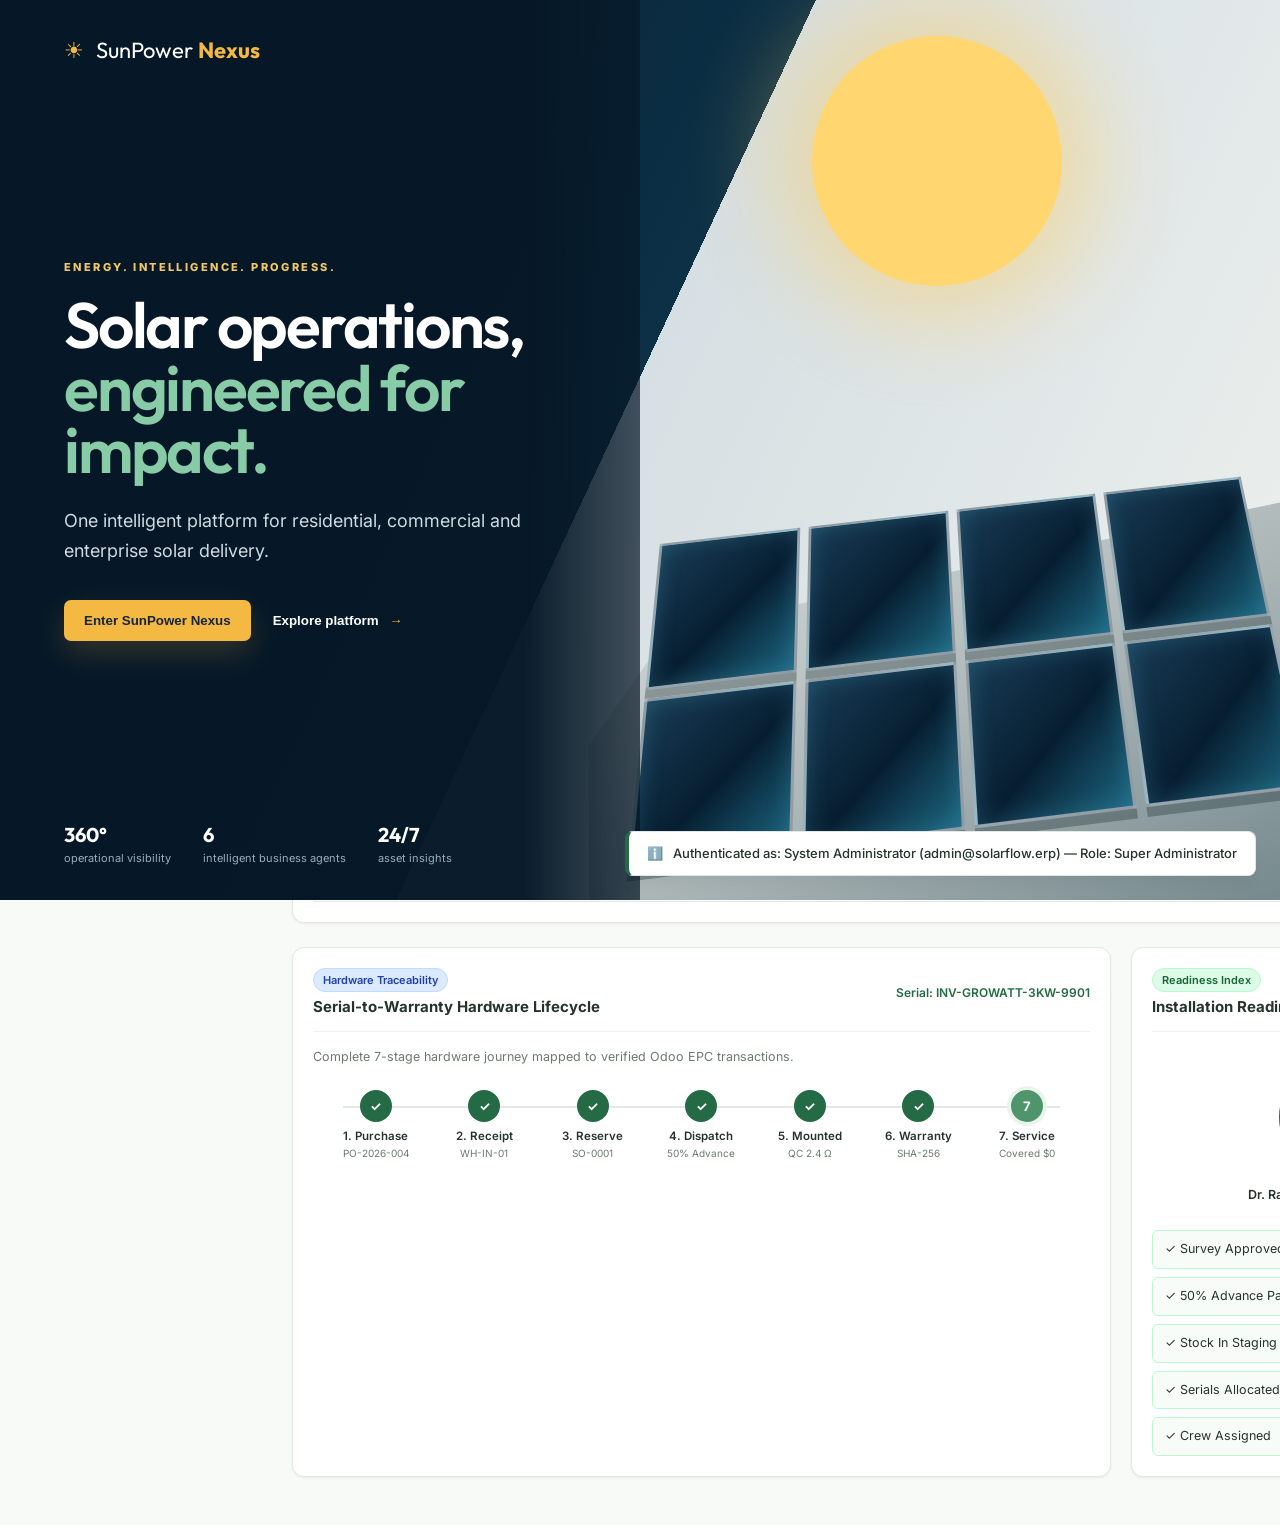
==== commit c53e413b: "Complete premium visual system Co-authored-by: Copilot <223556219+Copilot@users.noreply.github.com>" ====
--- a/web_app/index.html
+++ b/web_app/index.html
@@ -10,6 +10,42 @@
   <link rel="stylesheet" href="app.css">
 </head>
 <body>
+  <section class="nexus-entry" id="nexus-entry" aria-label="SunPower Nexus welcome">
+    <div class="nexus-sun" aria-hidden="true"></div>
+    <div class="nexus-city" aria-hidden="true">
+      <div class="nexus-roof"></div>
+      <div class="nexus-panel-array">
+        <i></i><i></i><i></i><i></i><i></i><i></i><i></i><i></i>
+      </div>
+    </div>
+    <div class="nexus-entry-content">
+      <a class="nexus-entry-brand" href="#" aria-label="SunPower Nexus home"><span>☀</span> SunPower <strong>Nexus</strong></a>
+      <p class="nexus-eyebrow">ENERGY. INTELLIGENCE. PROGRESS.</p>
+      <h1>Solar operations,<br><em>engineered for impact.</em></h1>
+      <p class="nexus-entry-copy">One intelligent platform for residential, commercial and enterprise solar delivery.</p>
+      <div class="nexus-entry-actions">
+        <button class="nexus-primary" onclick="openNexusLogin()">Enter SunPower Nexus</button>
+        <button class="nexus-text-button" onclick="document.getElementById('nexus-capabilities').scrollIntoView({behavior:'smooth'})">Explore platform <span>→</span></button>
+      </div>
+      <div class="nexus-proof" id="nexus-capabilities">
+        <span><strong>360°</strong> operational visibility</span>
+        <span><strong>6</strong> intelligent business agents</span>
+        <span><strong>24/7</strong> asset insights</span>
+      </div>
+    </div>
+    <div class="nexus-login-card" id="nexus-login-card" role="dialog" aria-modal="true" aria-labelledby="nexus-login-title" hidden>
+      <button class="nexus-login-close" onclick="closeNexusLogin()" aria-label="Close login">×</button>
+      <p class="nexus-eyebrow">AUTHORIZED ACCESS</p>
+      <h2 id="nexus-login-title">Welcome back</h2>
+      <p>Sign in to your SunPower workspace.</p>
+      <label for="nexus-user">Work email</label>
+      <input id="nexus-user" type="email" autocomplete="username" value="admin@sunpower.erp">
+      <label for="nexus-password">Password</label>
+      <input id="nexus-password" type="password" autocomplete="current-password" value="solarflow">
+      <button class="nexus-primary nexus-login-submit" onclick="completeNexusLogin()">Sign in securely</button>
+      <button class="nexus-text-button nexus-customer-login" onclick="window.location.href='customer.html'">Continue as customer</button>
+    </div>
+  </section>
   <div id="solarflow-app">
     <!-- ==================================================================== -->
     <!-- 1. ENTERPRISE COLLAPSIBLE SIDEBAR                                    -->
--- a/web_app/app.css
+++ b/web_app/app.css
@@ -6,6 +6,34 @@
    ========================================================================== */
 
 @import url('https://fonts.googleapis.com/css2?family=Outfit:wght@400;500;600;700;800&family=Inter:wght@300;400;500;600;700&family=JetBrains+Mono:wght@400;500&display=swap');
+
+:root {
+  --navy: #071c2c;
+  --navy-2: #102f45;
+  --solar-gold: #f4b942;
+  --solar-gold-soft: #fff3c7;
+}
+
+/* SunPower Nexus cinematic entry */
+.nexus-entry{position:fixed;inset:0;z-index:2000;overflow:hidden;background:linear-gradient(115deg,#061827 0%,#0c3046 48%,#d6dfe3 48%,#eef1ee 100%);color:#fff;font-family:'Inter',sans-serif}
+.nexus-entry-content{position:relative;z-index:5;width:min(640px,52vw);height:100%;padding:34px 5vw;display:flex;flex-direction:column;justify-content:center;background:linear-gradient(90deg,rgba(6,24,39,.98) 82%,rgba(6,24,39,.72))}
+.nexus-entry-brand{position:absolute;top:34px;color:#fff;text-decoration:none;font-family:'Outfit';font-size:22px}.nexus-entry-brand span{color:var(--solar-gold);margin-right:7px}.nexus-entry-brand strong{color:var(--solar-gold)}
+.nexus-eyebrow{color:#f3c968;font-size:11px;font-weight:800;letter-spacing:.22em;margin-bottom:18px}
+.nexus-entry h1{font-family:'Outfit';font-size:clamp(48px,5vw,78px);line-height:.98;letter-spacing:-.035em;color:#fff;margin-bottom:24px}.nexus-entry h1 em{color:#88cba7;font-style:normal}
+.nexus-entry-copy{max-width:520px;color:#cfdae1;font-size:18px;line-height:1.65}
+.nexus-entry-actions{display:flex;align-items:center;gap:22px;margin-top:34px}.nexus-primary{border:0;border-radius:7px;background:var(--solar-gold);color:#17243a;padding:13px 20px;font-weight:800;cursor:pointer;box-shadow:0 12px 30px rgba(244,185,66,.18)}
+.nexus-primary:hover{background:#ffd166}.nexus-text-button{border:0;background:transparent;color:#fff;font-weight:700;cursor:pointer}.nexus-text-button span{color:var(--solar-gold);margin-left:7px}
+.nexus-proof{position:absolute;bottom:34px;display:flex;gap:32px;color:#97aebd;font-size:11px}.nexus-proof strong{display:block;color:#fff;font-family:'Outfit';font-size:20px}
+.nexus-sun{position:absolute;width:250px;height:250px;border-radius:50%;right:17%;top:4%;background:#ffd670;box-shadow:0 0 90px 35px rgba(255,203,89,.45);animation:sunBreath 6s ease-in-out infinite}
+.nexus-city{position:absolute;right:-3%;bottom:-4%;width:57%;height:68%;transform:skewY(-4deg)}
+.nexus-roof{position:absolute;left:0;right:0;bottom:0;height:68%;background:linear-gradient(155deg,#d9dddb,#aeb8b9 48%,#71858a);clip-path:polygon(11% 22%,100% 0,100% 100%,0 100%,0 48%)}
+.nexus-panel-array{position:absolute;left:8%;bottom:18%;width:86%;height:55%;display:grid;grid-template-columns:repeat(4,1fr);gap:9px;transform:perspective(700px) rotateX(19deg) rotateZ(-3deg)}
+.nexus-panel-array i{display:block;background:linear-gradient(135deg,#183c55,#071e31 55%,#1c6680);border:3px solid rgba(255,255,255,.55);box-shadow:0 9px 0 rgba(31,49,53,.35),inset 0 0 22px rgba(78,167,199,.25);animation:panelRaise .9s both}
+.nexus-panel-array i:nth-child(2){animation-delay:.08s}.nexus-panel-array i:nth-child(3){animation-delay:.16s}.nexus-panel-array i:nth-child(5){animation-delay:.24s}.nexus-panel-array i:nth-child(6){animation-delay:.32s}
+.nexus-login-card{position:absolute;z-index:8;right:9%;top:50%;width:min(390px,34vw);transform:translateY(-46%) translateX(30px);background:#fff;color:#24332b;border-radius:14px;padding:34px;box-shadow:0 30px 80px rgba(5,20,32,.4);opacity:0;transition:.2s ease}
+.nexus-login-card.visible{opacity:1;transform:translateY(-50%) translateX(0)}.nexus-login-card h2{font-family:'Outfit';font-size:32px;color:#102f45}.nexus-login-card>p:not(.nexus-eyebrow){color:#65766d;margin:4px 0 22px}.nexus-login-card label{display:block;font-size:12px;font-weight:800;margin:14px 0 6px}.nexus-login-card input{width:100%;border:1px solid #d8e1dc;border-radius:7px;padding:12px}.nexus-login-submit{width:100%;margin-top:22px}.nexus-customer-login{color:#246b45;margin-top:14px;width:100}.nexus-login-close{position:absolute;right:16px;top:10px;border:0;background:transparent;font-size:26px;color:#65766d;cursor:pointer}
+.nexus-entry.nexus-entering{animation:entryDepart .5s forwards}.nexus-entry[hidden]{display:none}
+@keyframes sunBreath{50%{transform:scale(1.04);box-shadow:0 0 110px 45px rgba(255,203,89,.55)}}@keyframes panelRaise{from{opacity:0;transform:translateY(45px) scale(.92)}to{opacity:1;transform:none}}@keyframes entryDepart{to{opacity:0;transform:scale(1.025)}}
 
 /* SunPower Nexus B2B and agentic management modules */
 .module-toolbar,.agent-status-bar{display:flex;align-items:center;justify-content:space-between;gap:16px;margin-bottom:16px}
@@ -32,6 +60,35 @@
 .agent-evidence{background:var(--bg-subtle);border-left:3px solid var(--primary);padding:8px 10px;margin:8px 0}
 @media(max-width:900px){.module-kpi-grid{grid-template-columns:1fr 1fr}.b2b-layout,.agent-layout,.module-table-grid{grid-template-columns:1fr}.b2b-order-grid,.form-grid{grid-template-columns:1fr}.form-span-2{grid-column:auto}}
 
+/* Premium staff workspace refinement */
+.sidebar{background:#071c2c;border-right-color:#071c2c;color:#fff}
+.sidebar-header{background:#071c2c;border-bottom-color:rgba(255,255,255,.08)}
+.brand-title{color:#fff}.brand-subtitle{color:#91aabd}.sidebar .sun-badge-logo{background:linear-gradient(135deg,#f4b942,#d9911b);color:#173044;box-shadow:0 8px 20px rgba(244,185,66,.18)}
+.sidebar-toggle-btn{color:#aec2cf;background:rgba(255,255,255,.07)}.sidebar-nav{background:transparent}
+.nav-group-title{color:#7894a7!important}.nav-link-btn{color:#c6d5de!important;border-left:3px solid transparent}.nav-link-btn:hover{background:rgba(255,255,255,.07)!important;color:#fff!important}.nav-link-btn.active{background:linear-gradient(90deg,rgba(244,185,66,.18),rgba(244,185,66,.04))!important;color:#fff!important;border-left-color:#f4b942!important}
+.sidebar-footer{background:#071c2c;border-top-color:rgba(255,255,255,.08)}.sidebar-role-indicator,.sidebar-footer span{color:#c6d5de!important}
+.topbar{background:rgba(255,255,255,.96);backdrop-filter:blur(12px);box-shadow:0 1px 0 var(--border)}.main-content-area,.view-section.active{animation:viewEnter .28s ease both}
+.metric-card,.content-card{box-shadow:0 8px 24px rgba(24,55,65,.055);border-color:#e1e8e5}.metric-card{position:relative;overflow:hidden}.metric-card:before{content:'';position:absolute;width:70px;height:70px;border-radius:50%;right:-28px;top:-28px;background:#f4b942;opacity:.09}
+.btn-primary-action{background:#246b45;border-color:#246b45}.btn-primary-action:hover{background:#1b5234}.status-pill,.badge-pill{font-weight:700}
+.table-container{border-radius:10px}.data-table thead{background:#f4f7f5}.data-table tbody tr:hover{background:#f8fbf9}
+.nexus-entry *:focus-visible{outline:3px solid #ffd166;outline-offset:3px}
+@keyframes viewEnter{from{opacity:0;transform:translateY(5px)}to{opacity:1;transform:none}}
+@media(max-width:900px){
+  .nexus-entry{background:linear-gradient(180deg,#061827 0 62%,#dbe2e2 62%)}
+  .nexus-entry-content{width:100%;padding:28px 24px;background:linear-gradient(180deg,rgba(6,24,39,.98),rgba(6,24,39,.8))}
+  .nexus-entry h1{font-size:48px}.nexus-entry-copy{font-size:16px}.nexus-proof{bottom:18px;gap:16px}.nexus-city{right:-20%;bottom:-4%;width:100%;height:38%;opacity:.88}
+  .nexus-login-card{left:24px;right:24px;width:auto;top:50%}.nexus-sun{right:8%;top:62%;width:170px;height:170px}
+}
+@media(max-width:560px){
+  .nexus-entry-content{justify-content:flex-start;padding-top:105px}.nexus-entry-brand{top:24px}.nexus-entry-actions{align-items:flex-start;flex-direction:column;margin-top:24px}
+  .nexus-entry h1{font-size:42px}.nexus-proof{display:none}.nexus-city{height:32%}
+  .module-kpi-grid{grid-template-columns:1fr!important}.agent-chat-form{flex-direction:column}.module-toolbar{align-items:flex-start;flex-direction:column}
+}
+
+@media(prefers-reduced-motion:reduce){
+  *,*::before,*::after{animation-duration:.01ms!important;animation-iteration-count:1!important;transition-duration:.01ms!important;scroll-behavior:auto!important}
+}
+
 :root {
   /* SolarFlow Forest & Sage Brand Tokens */
   --primary: #246B45;
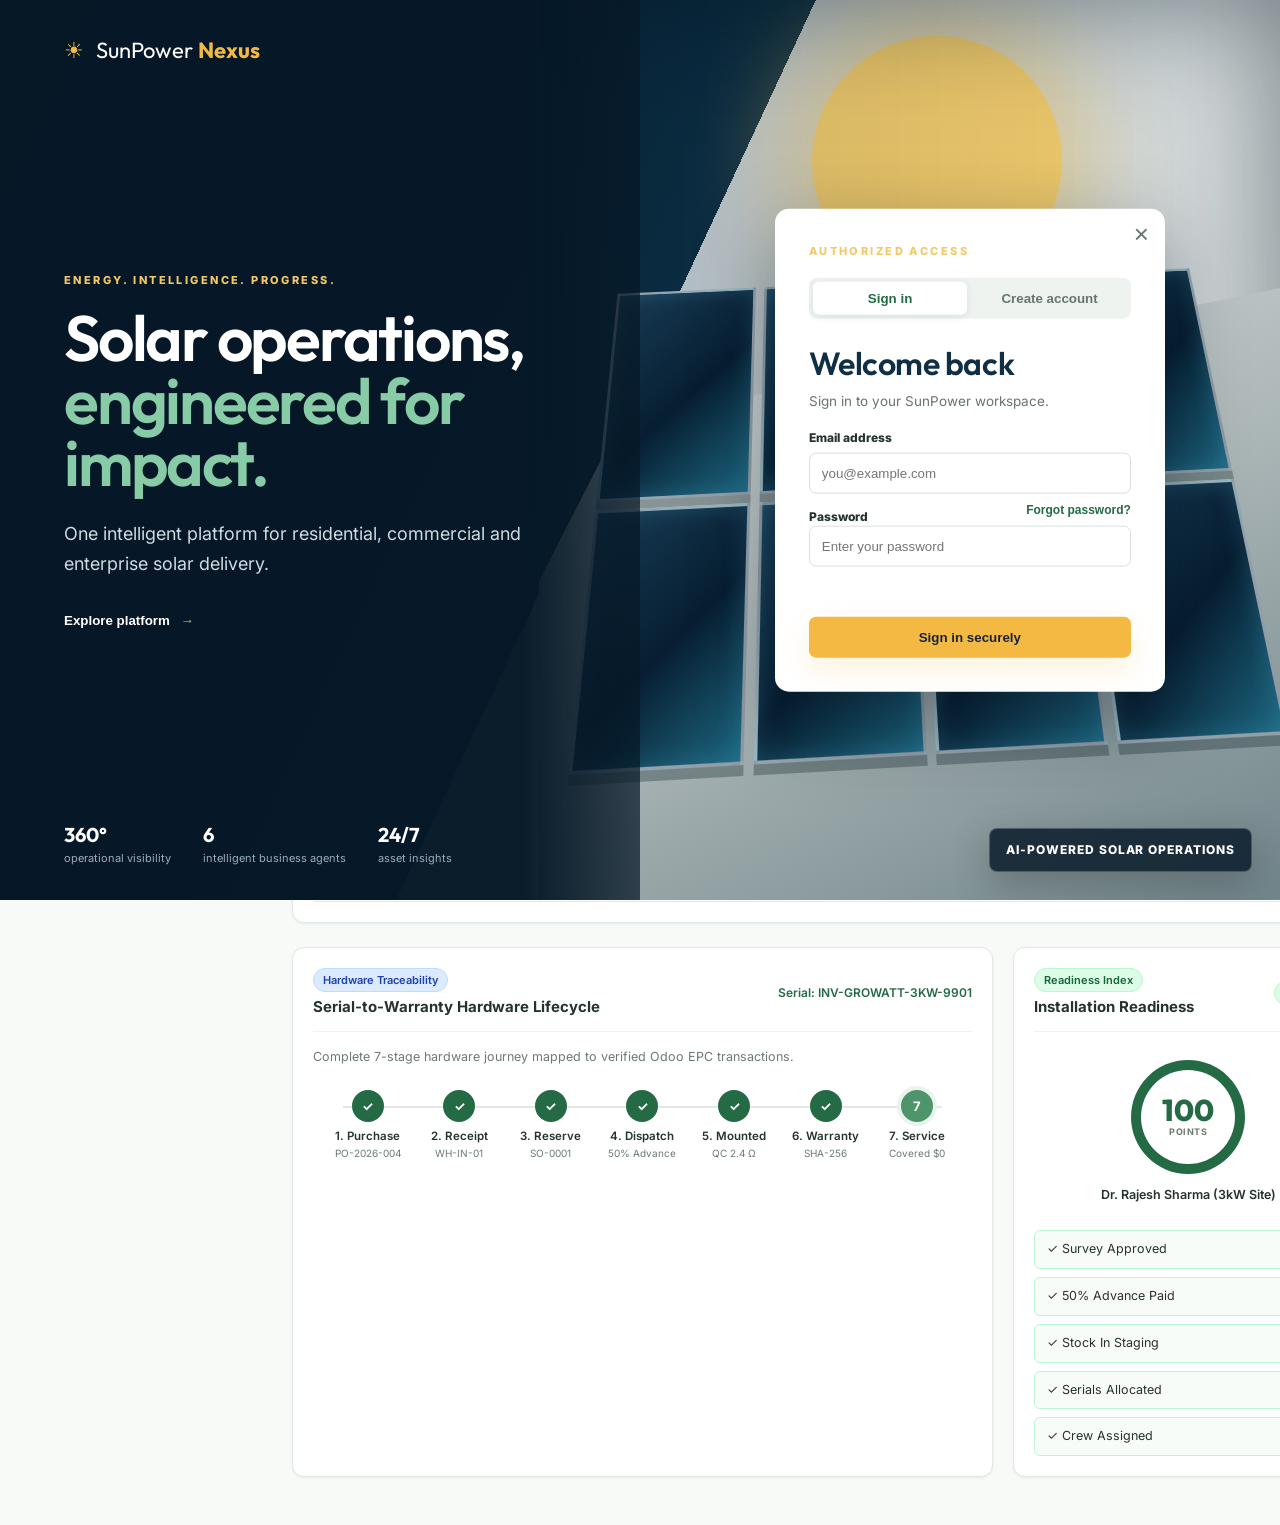
==== commit 39031434: "Complete customer and B2B login experience Add customer dashboard redirects, B2B registration and em" ====
--- a/web_app/index.html
+++ b/web_app/index.html
@@ -24,7 +24,6 @@
       <h1>Solar operations,<br><em>engineered for impact.</em></h1>
       <p class="nexus-entry-copy">One intelligent platform for residential, commercial and enterprise solar delivery.</p>
       <div class="nexus-entry-actions">
-        <button class="nexus-primary" onclick="openNexusLogin()">Enter SunPower Nexus</button>
         <button class="nexus-text-button" onclick="document.getElementById('nexus-capabilities').scrollIntoView({behavior:'smooth'})">Explore platform <span>→</span></button>
       </div>
       <div class="nexus-proof" id="nexus-capabilities">
@@ -33,17 +32,75 @@
         <span><strong>24/7</strong> asset insights</span>
       </div>
     </div>
-    <div class="nexus-login-card" id="nexus-login-card" role="dialog" aria-modal="true" aria-labelledby="nexus-login-title" hidden>
+    <div class="nexus-login-card visible" id="nexus-login-card" role="dialog" aria-modal="true" aria-labelledby="nexus-login-title">
       <button class="nexus-login-close" onclick="closeNexusLogin()" aria-label="Close login">×</button>
       <p class="nexus-eyebrow">AUTHORIZED ACCESS</p>
-      <h2 id="nexus-login-title">Welcome back</h2>
-      <p>Sign in to your SunPower workspace.</p>
-      <label for="nexus-user">Work email</label>
-      <input id="nexus-user" type="email" autocomplete="username" value="admin@sunpower.erp">
-      <label for="nexus-password">Password</label>
-      <input id="nexus-password" type="password" autocomplete="current-password" value="solarflow">
-      <button class="nexus-primary nexus-login-submit" onclick="completeNexusLogin()">Sign in securely</button>
-      <button class="nexus-text-button nexus-customer-login" onclick="window.location.href='customer.html'">Continue as customer</button>
+      <div class="nexus-auth-tabs" role="tablist" aria-label="Account options">
+        <button type="button" class="active" onclick="showAuthMode('login')" id="auth-tab-login">Sign in</button>
+        <button type="button" onclick="showAuthMode('register')" id="auth-tab-register">Create account</button>
+      </div>
+
+      <form id="nexus-login-form" class="nexus-auth-form" onsubmit="event.preventDefault(); completeNexusLogin();">
+        <h2>Welcome back</h2>
+        <p>Sign in to your SunPower workspace.</p>
+        <label for="nexus-user">Email address</label>
+        <input id="nexus-user" type="email" autocomplete="username" required placeholder="you@example.com">
+        <div class="nexus-password-row">
+          <label for="nexus-password">Password</label>
+          <button type="button" class="nexus-link-button" onclick="showAuthMode('forgot')">Forgot password?</button>
+        </div>
+        <input id="nexus-password" type="password" autocomplete="current-password" required minlength="8" placeholder="Enter your password">
+        <p class="nexus-auth-message" id="nexus-login-message" role="alert" aria-live="polite"></p>
+        <button type="submit" class="nexus-primary nexus-login-submit">Sign in securely</button>
+      </form>
+
+      <form id="nexus-register-form" class="nexus-auth-form" hidden onsubmit="registerNexusAccount(event)">
+        <h2>Create your account</h2>
+        <p>Customer accounts are created immediately. Staff access requires administrator approval.</p>
+        <label for="nexus-register-name">Full name</label>
+        <input id="nexus-register-name" autocomplete="name" required minlength="2" placeholder="Your full name">
+        <label for="nexus-register-type">Account type</label>
+        <select id="nexus-register-type" onchange="toggleB2BRegistration(this.value)">
+          <option value="customer">Personal customer</option>
+          <option value="b2b">Business / B2B customer</option>
+        </select>
+        <div id="nexus-b2b-fields" hidden>
+          <label for="nexus-register-organization">Organization name</label>
+          <input id="nexus-register-organization" placeholder="Your company or organization">
+          <label for="nexus-register-gstin">GSTIN (optional)</label>
+          <input id="nexus-register-gstin" placeholder="22AAAAA0000A1Z5">
+        </div>
+        <label for="nexus-register-email">Email address</label>
+        <input id="nexus-register-email" type="email" autocomplete="email" required placeholder="you@example.com">
+        <label for="nexus-register-password">Password</label>
+        <input id="nexus-register-password" type="password" autocomplete="new-password" required minlength="8" placeholder="At least 8 characters">
+        <label for="nexus-register-confirm">Confirm password</label>
+        <input id="nexus-register-confirm" type="password" autocomplete="new-password" required minlength="8" placeholder="Repeat your password">
+        <p class="nexus-auth-message" id="nexus-register-message" role="alert" aria-live="polite"></p>
+        <button type="submit" class="nexus-primary nexus-login-submit">Create customer account</button>
+        <div id="nexus-email-verification" hidden>
+          <label for="nexus-verification-code">Business email verification code</label>
+          <input id="nexus-verification-code" autocomplete="off" inputmode="numeric">
+          <button type="button" class="nexus-primary nexus-login-submit" onclick="completeB2BEmailVerification()">Verify business email</button>
+        </div>
+      </form>
+
+      <form id="nexus-forgot-form" class="nexus-auth-form" hidden onsubmit="requestNexusPasswordReset(event)">
+        <h2>Reset your password</h2>
+        <p>Enter your account email to receive reset instructions.</p>
+        <label for="nexus-forgot-email">Email address</label>
+        <input id="nexus-forgot-email" type="email" autocomplete="email" required placeholder="you@example.com">
+        <p class="nexus-auth-message" id="nexus-forgot-message" role="alert" aria-live="polite"></p>
+        <div id="nexus-demo-reset" hidden>
+          <label for="nexus-reset-code">Reset code</label>
+          <input id="nexus-reset-code" autocomplete="off">
+          <label for="nexus-reset-password">New password</label>
+          <input id="nexus-reset-password" type="password" autocomplete="new-password" minlength="8" placeholder="At least 8 characters">
+          <button type="button" class="nexus-primary nexus-login-submit" onclick="completeNexusPasswordReset()">Update password</button>
+        </div>
+        <button type="submit" class="nexus-primary nexus-login-submit" id="nexus-forgot-submit">Send reset code</button>
+        <button type="button" class="nexus-text-button nexus-back-login" onclick="showAuthMode('login')">Back to sign in</button>
+      </form>
     </div>
   </section>
   <div id="solarflow-app">
@@ -336,19 +393,11 @@
             </div>
           </div>
 
-          <!-- Active Role Switcher (RBAC Matrix) -->
-          <div class="role-badge-selector">
-            <label for="user-role-select">Role:</label>
-            <select id="user-role-select" class="role-dropdown-select">
-              <option value="admin">1. Super Administrator</option>
-              <option value="sales">2. Sales Manager</option>
-              <option value="survey_tech">3. Survey Technician</option>
-              <option value="warehouse">4. Warehouse Manager</option>
-              <option value="tech">5. Installation Technician</option>
-              <option value="support">6. Support Manager</option>
-              <option value="finance">7. Finance Manager</option>
-              <option value="director">8. Director / Investor (Read-Only)</option>
-            </select>
+          <div class="role-badge-selector" id="authenticated-role-badge">
+            <span class="status-pill pill-success">
+              <span>🔒</span>
+              <span id="authenticated-role-label">Authenticated role</span>
+            </span>
           </div>
 
           <!-- Executive Read-Only Indicator -->
--- a/web_app/app.css
+++ b/web_app/app.css
@@ -25,13 +25,15 @@
 .nexus-primary:hover{background:#ffd166}.nexus-text-button{border:0;background:transparent;color:#fff;font-weight:700;cursor:pointer}.nexus-text-button span{color:var(--solar-gold);margin-left:7px}
 .nexus-proof{position:absolute;bottom:34px;display:flex;gap:32px;color:#97aebd;font-size:11px}.nexus-proof strong{display:block;color:#fff;font-family:'Outfit';font-size:20px}
 .nexus-sun{position:absolute;width:250px;height:250px;border-radius:50%;right:17%;top:4%;background:#ffd670;box-shadow:0 0 90px 35px rgba(255,203,89,.45);animation:sunBreath 6s ease-in-out infinite}
-.nexus-city{position:absolute;right:-3%;bottom:-4%;width:57%;height:68%;transform:skewY(-4deg)}
+.nexus-city{position:absolute;right:0;bottom:0;width:58%;height:100%;transform:none;background:linear-gradient(90deg,rgba(6,24,39,.2),rgba(6,24,39,.05)),url('https://images.unsplash.com/photo-1509391366360-2e959784a276?auto=format&fit=crop&w=1600&q=88') center/cover;background-position:center;border-left:1px solid rgba(255,255,255,.08);box-shadow:inset 0 0 120px rgba(4,20,31,.5)}
+.nexus-city::after{content:"AI-powered solar operations";position:absolute;right:28px;bottom:28px;padding:12px 16px;border:1px solid rgba(255,255,255,.22);border-radius:8px;background:rgba(6,24,39,.82);backdrop-filter:blur(12px);color:#fff;font-size:12px;font-weight:800;letter-spacing:.08em;text-transform:uppercase;box-shadow:0 12px 40px rgba(0,0,0,.24)}
 .nexus-roof{position:absolute;left:0;right:0;bottom:0;height:68%;background:linear-gradient(155deg,#d9dddb,#aeb8b9 48%,#71858a);clip-path:polygon(11% 22%,100% 0,100% 100%,0 100%,0 48%)}
 .nexus-panel-array{position:absolute;left:8%;bottom:18%;width:86%;height:55%;display:grid;grid-template-columns:repeat(4,1fr);gap:9px;transform:perspective(700px) rotateX(19deg) rotateZ(-3deg)}
 .nexus-panel-array i{display:block;background:linear-gradient(135deg,#183c55,#071e31 55%,#1c6680);border:3px solid rgba(255,255,255,.55);box-shadow:0 9px 0 rgba(31,49,53,.35),inset 0 0 22px rgba(78,167,199,.25);animation:panelRaise .9s both}
 .nexus-panel-array i:nth-child(2){animation-delay:.08s}.nexus-panel-array i:nth-child(3){animation-delay:.16s}.nexus-panel-array i:nth-child(5){animation-delay:.24s}.nexus-panel-array i:nth-child(6){animation-delay:.32s}
 .nexus-login-card{position:absolute;z-index:8;right:9%;top:50%;width:min(390px,34vw);transform:translateY(-46%) translateX(30px);background:#fff;color:#24332b;border-radius:14px;padding:34px;box-shadow:0 30px 80px rgba(5,20,32,.4);opacity:0;transition:.2s ease}
 .nexus-login-card.visible{opacity:1;transform:translateY(-50%) translateX(0)}.nexus-login-card h2{font-family:'Outfit';font-size:32px;color:#102f45}.nexus-login-card>p:not(.nexus-eyebrow){color:#65766d;margin:4px 0 22px}.nexus-login-card label{display:block;font-size:12px;font-weight:800;margin:14px 0 6px}.nexus-login-card input{width:100%;border:1px solid #d8e1dc;border-radius:7px;padding:12px}.nexus-login-submit{width:100%;margin-top:22px}.nexus-customer-login{color:#246b45;margin-top:14px;width:100}.nexus-login-close{position:absolute;right:16px;top:10px;border:0;background:transparent;font-size:26px;color:#65766d;cursor:pointer}
+.nexus-login-card{max-height:calc(100vh - 40px);overflow-y:auto}.nexus-auth-tabs{display:grid;grid-template-columns:1fr 1fr;gap:5px;margin-bottom:20px;background:#eef3f0;padding:4px;border-radius:8px}.nexus-auth-tabs button{border:0;background:transparent;color:#65766d;padding:9px;border-radius:6px;font-weight:800;cursor:pointer}.nexus-auth-tabs button.active{background:#fff;color:#246b45;box-shadow:0 2px 8px rgba(16,47,69,.09)}.nexus-auth-form>p:not(.nexus-eyebrow){color:#65766d;margin:4px 0 18px}.nexus-password-row{display:flex;align-items:center;justify-content:space-between}.nexus-password-row label{margin-bottom:0}.nexus-link-button,.nexus-back-login{border:0;background:transparent;color:#246b45;font-weight:800;cursor:pointer;font-size:12px}.nexus-back-login{color:#246b45;display:block;width:100%;margin-top:14px}.nexus-auth-message{min-height:18px;margin:10px 0 0!important;font-size:12px;color:#b42318}.nexus-auth-message.success{color:#18794e}.nexus-auth-form[hidden]{display:none}
 .nexus-entry.nexus-entering{animation:entryDepart .5s forwards}.nexus-entry[hidden]{display:none}
 @keyframes sunBreath{50%{transform:scale(1.04);box-shadow:0 0 110px 45px rgba(255,203,89,.55)}}@keyframes panelRaise{from{opacity:0;transform:translateY(45px) scale(.92)}to{opacity:1;transform:none}}@keyframes entryDepart{to{opacity:0;transform:scale(1.025)}}
 
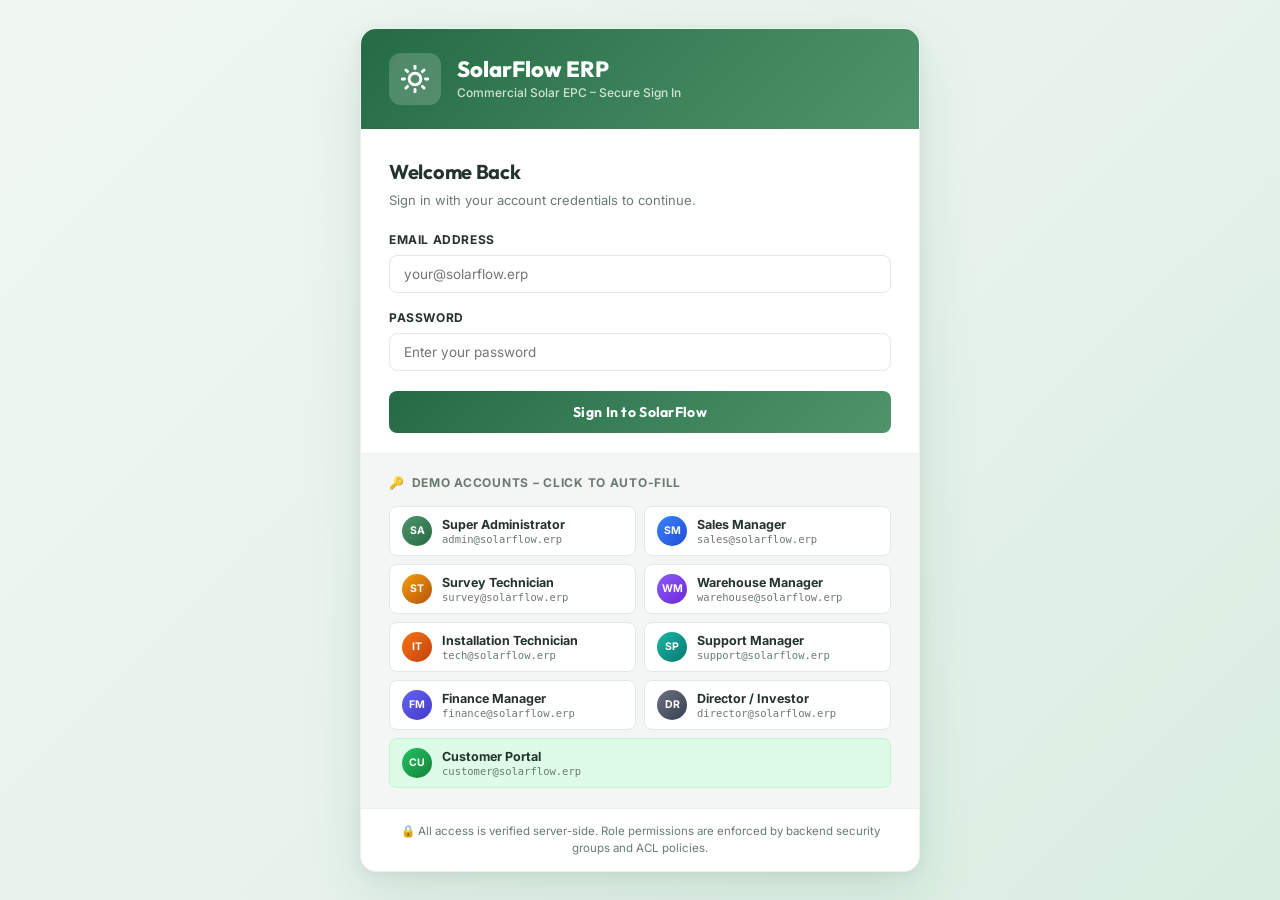
==== commit 6d8e366f: "update" ====
--- a/web_app/index.html
+++ b/web_app/index.html
@@ -10,99 +10,166 @@
   <link rel="stylesheet" href="app.css">
 </head>
 <body>
-  <section class="nexus-entry" id="nexus-entry" aria-label="SunPower Nexus welcome">
-    <div class="nexus-sun" aria-hidden="true"></div>
-    <div class="nexus-city" aria-hidden="true">
-      <div class="nexus-roof"></div>
-      <div class="nexus-panel-array">
-        <i></i><i></i><i></i><i></i><i></i><i></i><i></i><i></i>
+
+  <!-- ================================================================== -->
+  <!-- LOGIN SCREEN (shown before authentication)                          -->
+  <!-- ================================================================== -->
+  <div id="login-screen" class="login-screen-overlay" style="display:none;">
+    <div class="login-card">
+      <!-- Brand Header -->
+      <div class="login-brand">
+        <div class="login-sun-logo">
+          <svg width="28" height="28" viewBox="0 0 24 24" fill="none" stroke="currentColor" stroke-width="2.5" stroke-linecap="round" stroke-linejoin="round">
+            <circle cx="12" cy="12" r="5"></circle>
+            <line x1="12" y1="1" x2="12" y2="3"></line>
+            <line x1="12" y1="21" x2="12" y2="23"></line>
+            <line x1="4.22" y1="4.22" x2="5.64" y2="5.64"></line>
+            <line x1="18.36" y1="18.36" x2="19.78" y2="19.78"></line>
+            <line x1="1" y1="12" x2="3" y2="12"></line>
+            <line x1="21" y1="12" x2="23" y2="12"></line>
+            <line x1="4.22" y1="19.78" x2="5.64" y2="18.36"></line>
+            <line x1="18.36" y1="5.64" x2="19.78" y2="4.22"></line>
+          </svg>
+        </div>
+        <div>
+          <div class="login-brand-title">SolarFlow ERP</div>
+          <div class="login-brand-sub">Commercial Solar EPC – Secure Sign In</div>
+        </div>
+      </div>
+
+      <!-- Login Form -->
+      <div class="login-form-section">
+        <h2 class="login-heading">Welcome Back</h2>
+        <p class="login-sub">Sign in with your account credentials to continue.</p>
+
+        <div id="login-error-banner" class="login-error-banner" style="display:none;">
+          <span>⚠️</span><span id="login-error-msg">Invalid credentials. Please try again.</span>
+        </div>
+
+        <div class="login-field-group">
+          <label class="login-label" for="login-email">Email Address</label>
+          <input type="email" id="login-email" class="login-input" placeholder="your@solarflow.erp" autocomplete="username" />
+        </div>
+        <div class="login-field-group">
+          <label class="login-label" for="login-password">Password</label>
+          <input type="password" id="login-password" class="login-input" placeholder="Enter your password" autocomplete="current-password" />
+        </div>
+
+        <button class="login-btn" id="login-submit-btn" onclick="handleLogin()">Sign In to SolarFlow</button>
+      </div>
+
+      <!-- Demo Accounts Panel -->
+      <div class="login-demo-section">
+        <div class="login-demo-title">
+          <span>🔑</span>
+          <span>Demo Accounts – Click to Auto-Fill</span>
+        </div>
+        <div class="login-demo-grid">
+          <button class="demo-account-btn demo-admin" onclick="fillDemoLogin('admin@solarflow.erp','admin123')">
+            <span class="demo-badge">SA</span>
+            <div>
+              <div class="demo-name">Super Administrator</div>
+              <div class="demo-email">admin@solarflow.erp</div>
+            </div>
+          </button>
+          <button class="demo-account-btn" onclick="fillDemoLogin('sales@solarflow.erp','sales123')">
+            <span class="demo-badge demo-badge-blue">SM</span>
+            <div>
+              <div class="demo-name">Sales Manager</div>
+              <div class="demo-email">sales@solarflow.erp</div>
+            </div>
+          </button>
+          <button class="demo-account-btn" onclick="fillDemoLogin('survey@solarflow.erp','survey123')">
+            <span class="demo-badge demo-badge-amber">ST</span>
+            <div>
+              <div class="demo-name">Survey Technician</div>
+              <div class="demo-email">survey@solarflow.erp</div>
+            </div>
+          </button>
+          <button class="demo-account-btn" onclick="fillDemoLogin('warehouse@solarflow.erp','warehouse123')">
+            <span class="demo-badge demo-badge-purple">WM</span>
+            <div>
+              <div class="demo-name">Warehouse Manager</div>
+              <div class="demo-email">warehouse@solarflow.erp</div>
+            </div>
+          </button>
+          <button class="demo-account-btn" onclick="fillDemoLogin('tech@solarflow.erp','tech123')">
+            <span class="demo-badge demo-badge-orange">IT</span>
+            <div>
+              <div class="demo-name">Installation Technician</div>
+              <div class="demo-email">tech@solarflow.erp</div>
+            </div>
+          </button>
+          <button class="demo-account-btn" onclick="fillDemoLogin('support@solarflow.erp','support123')">
+            <span class="demo-badge demo-badge-teal">SP</span>
+            <div>
+              <div class="demo-name">Support Manager</div>
+              <div class="demo-email">support@solarflow.erp</div>
+            </div>
+          </button>
+          <button class="demo-account-btn" onclick="fillDemoLogin('finance@solarflow.erp','finance123')">
+            <span class="demo-badge demo-badge-indigo">FM</span>
+            <div>
+              <div class="demo-name">Finance Manager</div>
+              <div class="demo-email">finance@solarflow.erp</div>
+            </div>
+          </button>
+          <button class="demo-account-btn" onclick="fillDemoLogin('director@solarflow.erp','director123')">
+            <span class="demo-badge demo-badge-gray">DR</span>
+            <div>
+              <div class="demo-name">Director / Investor</div>
+              <div class="demo-email">director@solarflow.erp</div>
+            </div>
+          </button>
+          <button class="demo-account-btn demo-customer-btn" onclick="fillDemoLogin('customer@solarflow.erp','customer123')">
+            <span class="demo-badge demo-badge-green">CU</span>
+            <div>
+              <div class="demo-name">Customer Portal</div>
+              <div class="demo-email">customer@solarflow.erp</div>
+            </div>
+          </button>
+        </div>
+      </div>
+
+      <div class="login-footer-note">
+        🔒 All access is verified server-side. Role permissions are enforced by backend security groups and ACL policies.
       </div>
     </div>
-    <div class="nexus-entry-content">
-      <a class="nexus-entry-brand" href="#" aria-label="SunPower Nexus home"><span>☀</span> SunPower <strong>Nexus</strong></a>
-      <p class="nexus-eyebrow">ENERGY. INTELLIGENCE. PROGRESS.</p>
-      <h1>Solar operations,<br><em>engineered for impact.</em></h1>
-      <p class="nexus-entry-copy">One intelligent platform for residential, commercial and enterprise solar delivery.</p>
-      <div class="nexus-entry-actions">
-        <button class="nexus-text-button" onclick="document.getElementById('nexus-capabilities').scrollIntoView({behavior:'smooth'})">Explore platform <span>→</span></button>
+  </div>
+
+  <!-- ================================================================== -->
+  <!-- CUSTOMER PORTAL (shown when customer role is authenticated)         -->
+  <!-- ================================================================== -->
+  <div id="customer-portal" style="display:none;">
+    <div class="customer-portal-header">
+      <div class="customer-portal-brand">
+        <div class="sun-badge-logo" style="width:32px;height:32px;">
+          <svg width="16" height="16" viewBox="0 0 24 24" fill="none" stroke="currentColor" stroke-width="2.5" stroke-linecap="round" stroke-linejoin="round">
+            <circle cx="12" cy="12" r="5"></circle>
+            <line x1="12" y1="1" x2="12" y2="3"></line>
+            <line x1="12" y1="21" x2="12" y2="23"></line>
+            <line x1="4.22" y1="4.22" x2="5.64" y2="5.64"></line>
+            <line x1="18.36" y1="18.36" x2="19.78" y2="19.78"></line>
+            <line x1="1" y1="12" x2="3" y2="12"></line>
+            <line x1="21" y1="12" x2="23" y2="12"></line>
+            <line x1="4.22" y1="19.78" x2="5.64" y2="18.36"></line>
+            <line x1="18.36" y1="5.64" x2="19.78" y2="4.22"></line>
+          </svg>
+        </div>
+        <span class="customer-portal-title">SolarFlow Customer Portal</span>
       </div>
-      <div class="nexus-proof" id="nexus-capabilities">
-        <span><strong>360°</strong> operational visibility</span>
-        <span><strong>6</strong> intelligent business agents</span>
-        <span><strong>24/7</strong> asset insights</span>
+      <div class="customer-portal-user">
+        <span class="status-pill pill-success" style="font-size:11px;">ROLE: Customer</span>
+        <div class="user-avatar-circle" style="width:32px;height:32px;font-size:11px;" id="customer-avatar">CU</div>
+        <span id="customer-display-name" style="font-size:13px;font-weight:600;">Dr. Rajesh Sharma</span>
+        <button class="btn-secondary-action" style="font-size:12px;padding:5px 12px;" onclick="handleLogout()">Sign Out</button>
       </div>
     </div>
-    <div class="nexus-login-card visible" id="nexus-login-card" role="dialog" aria-modal="true" aria-labelledby="nexus-login-title">
-      <button class="nexus-login-close" onclick="closeNexusLogin()" aria-label="Close login">×</button>
-      <p class="nexus-eyebrow">AUTHORIZED ACCESS</p>
-      <div class="nexus-auth-tabs" role="tablist" aria-label="Account options">
-        <button type="button" class="active" onclick="showAuthMode('login')" id="auth-tab-login">Sign in</button>
-        <button type="button" onclick="showAuthMode('register')" id="auth-tab-register">Create account</button>
-      </div>
-
-      <form id="nexus-login-form" class="nexus-auth-form" onsubmit="event.preventDefault(); completeNexusLogin();">
-        <h2>Welcome back</h2>
-        <p>Sign in to your SunPower workspace.</p>
-        <label for="nexus-user">Email address</label>
-        <input id="nexus-user" type="email" autocomplete="username" required placeholder="you@example.com">
-        <div class="nexus-password-row">
-          <label for="nexus-password">Password</label>
-          <button type="button" class="nexus-link-button" onclick="showAuthMode('forgot')">Forgot password?</button>
-        </div>
-        <input id="nexus-password" type="password" autocomplete="current-password" required minlength="8" placeholder="Enter your password">
-        <p class="nexus-auth-message" id="nexus-login-message" role="alert" aria-live="polite"></p>
-        <button type="submit" class="nexus-primary nexus-login-submit">Sign in securely</button>
-      </form>
-
-      <form id="nexus-register-form" class="nexus-auth-form" hidden onsubmit="registerNexusAccount(event)">
-        <h2>Create your account</h2>
-        <p>Customer accounts are created immediately. Staff access requires administrator approval.</p>
-        <label for="nexus-register-name">Full name</label>
-        <input id="nexus-register-name" autocomplete="name" required minlength="2" placeholder="Your full name">
-        <label for="nexus-register-type">Account type</label>
-        <select id="nexus-register-type" onchange="toggleB2BRegistration(this.value)">
-          <option value="customer">Personal customer</option>
-          <option value="b2b">Business / B2B customer</option>
-        </select>
-        <div id="nexus-b2b-fields" hidden>
-          <label for="nexus-register-organization">Organization name</label>
-          <input id="nexus-register-organization" placeholder="Your company or organization">
-          <label for="nexus-register-gstin">GSTIN (optional)</label>
-          <input id="nexus-register-gstin" placeholder="22AAAAA0000A1Z5">
-        </div>
-        <label for="nexus-register-email">Email address</label>
-        <input id="nexus-register-email" type="email" autocomplete="email" required placeholder="you@example.com">
-        <label for="nexus-register-password">Password</label>
-        <input id="nexus-register-password" type="password" autocomplete="new-password" required minlength="8" placeholder="At least 8 characters">
-        <label for="nexus-register-confirm">Confirm password</label>
-        <input id="nexus-register-confirm" type="password" autocomplete="new-password" required minlength="8" placeholder="Repeat your password">
-        <p class="nexus-auth-message" id="nexus-register-message" role="alert" aria-live="polite"></p>
-        <button type="submit" class="nexus-primary nexus-login-submit">Create customer account</button>
-        <div id="nexus-email-verification" hidden>
-          <label for="nexus-verification-code">Business email verification code</label>
-          <input id="nexus-verification-code" autocomplete="off" inputmode="numeric">
-          <button type="button" class="nexus-primary nexus-login-submit" onclick="completeB2BEmailVerification()">Verify business email</button>
-        </div>
-      </form>
-
-      <form id="nexus-forgot-form" class="nexus-auth-form" hidden onsubmit="requestNexusPasswordReset(event)">
-        <h2>Reset your password</h2>
-        <p>Enter your account email to receive reset instructions.</p>
-        <label for="nexus-forgot-email">Email address</label>
-        <input id="nexus-forgot-email" type="email" autocomplete="email" required placeholder="you@example.com">
-        <p class="nexus-auth-message" id="nexus-forgot-message" role="alert" aria-live="polite"></p>
-        <div id="nexus-demo-reset" hidden>
-          <label for="nexus-reset-code">Reset code</label>
-          <input id="nexus-reset-code" autocomplete="off">
-          <label for="nexus-reset-password">New password</label>
-          <input id="nexus-reset-password" type="password" autocomplete="new-password" minlength="8" placeholder="At least 8 characters">
-          <button type="button" class="nexus-primary nexus-login-submit" onclick="completeNexusPasswordReset()">Update password</button>
-        </div>
-        <button type="submit" class="nexus-primary nexus-login-submit" id="nexus-forgot-submit">Send reset code</button>
-        <button type="button" class="nexus-text-button nexus-back-login" onclick="showAuthMode('login')">Back to sign in</button>
-      </form>
+    <div class="customer-portal-body" id="customer-portal-body">
+      <!-- Populated by JS -->
     </div>
-  </section>
+  </div>
+
   <div id="solarflow-app">
     <!-- ==================================================================== -->
     <!-- 1. ENTERPRISE COLLAPSIBLE SIDEBAR                                    -->
@@ -163,14 +230,14 @@
           <span class="nav-text">Follow-ups</span>
           <span class="badge-pill" id="badge-followups-count">3</span>
         </button>
-        <a href="survey.html" class="nav-link-btn" data-perm="admin,sales,survey_tech,director">
+        <button class="nav-link-btn" data-view="surveys" data-perm="admin,sales,survey_tech,director">
           <span class="nav-icon">📐</span>
           <span class="nav-text">Site Surveys</span>
-        </a>
-        <a href="quotation.html" class="nav-link-btn" data-perm="admin,sales,finance,director">
+        </button>
+        <button class="nav-link-btn" data-view="quotations" data-perm="admin,sales,finance,director">
           <span class="nav-icon">📑</span>
           <span class="nav-text">Quotations</span>
-        </a>
+        </button>
         <button class="nav-link-btn" data-view="orders" data-perm="admin,sales,finance,director">
           <span class="nav-icon">✅</span>
           <span class="nav-text">Sales Orders</span>
@@ -291,17 +358,6 @@
           <span class="nav-text">Sales Performance</span>
         </button>
 
-        <!-- New business modules -->
-        <div class="nav-group-title" data-group-perm="admin,sales,finance,director">SunPower Nexus</div>
-        <button class="nav-link-btn" data-view="b2b_portal" data-perm="admin,sales,finance,director">
-          <span class="nav-icon">🏭</span>
-          <span class="nav-text">B2B Business Portal</span>
-        </button>
-        <button class="nav-link-btn" data-view="ai_business" data-perm="admin,director,finance,sales">
-          <span class="nav-icon">🤖</span>
-          <span class="nav-text">Agentic Business AI</span>
-        </button>
-
         <!-- 8. Administration -->
         <div class="nav-group-title" data-group-perm="admin">Administration</div>
         <button class="nav-link-btn" data-view="users" data-perm="admin">
@@ -332,6 +388,14 @@
           <span class="role-dot"></span>
           <span id="sidebar-role-indicator">Super Administrator</span>
         </div>
+        <button class="sidebar-logout-btn" onclick="handleLogout()" title="Sign Out">
+          <svg width="14" height="14" viewBox="0 0 24 24" fill="none" stroke="currentColor" stroke-width="2" stroke-linecap="round" stroke-linejoin="round">
+            <path d="M9 21H5a2 2 0 0 1-2-2V5a2 2 0 0 1 2-2h4"></path>
+            <polyline points="16 17 21 12 16 7"></polyline>
+            <line x1="21" y1="12" x2="9" y2="12"></line>
+          </svg>
+          <span class="nav-text">Sign Out</span>
+        </button>
       </div>
     </aside>
 
@@ -393,11 +457,32 @@
             </div>
           </div>
 
-          <div class="role-badge-selector" id="authenticated-role-badge">
-            <span class="status-pill pill-success">
-              <span>🔒</span>
-              <span id="authenticated-role-label">Authenticated role</span>
-            </span>
+          <!-- ============================================================ -->
+          <!-- ROLE DISPLAY: Admin sees dropdown; all others see fixed label -->
+          <!-- SECURITY: Controlled by authenticatedUser.isAdmin flag        -->
+          <!--           set server-side at login. Dropdown is preview-only; -->
+          <!--           it NEVER changes backend security groups.            -->
+          <!-- ============================================================ -->
+
+          <!-- Admin-only: Dashboard Preview Role Switcher -->
+          <div class="role-badge-selector" id="admin-role-switcher" style="display:none;">
+            <label for="user-role-select">👁 Preview:</label>
+            <select id="user-role-select" class="role-dropdown-select">
+              <option value="admin">1. Super Administrator</option>
+              <option value="sales">2. Sales Manager</option>
+              <option value="survey_tech">3. Survey Technician</option>
+              <option value="warehouse">4. Warehouse Manager</option>
+              <option value="tech">5. Installation Technician</option>
+              <option value="support">6. Support Manager</option>
+              <option value="finance">7. Finance Manager</option>
+              <option value="director">8. Director / Investor (Read-Only)</option>
+            </select>
+          </div>
+
+          <!-- Non-admin: Fixed role label (no switching allowed) -->
+          <div class="role-fixed-label" id="non-admin-role-label" style="display:none;">
+            <span class="role-fixed-prefix">ROLE:</span>
+            <span class="role-fixed-name" id="fixed-role-name">Sales Manager</span>
           </div>
 
           <!-- Executive Read-Only Indicator -->
@@ -413,6 +498,11 @@
               <div class="user-role-label" id="user-role-title">Chief Executive</div>
             </div>
           </div>
+
+          <!-- Logout Button -->
+          <button class="btn-secondary-action" id="header-logout-btn" onclick="handleLogout()" style="font-size:12px;padding:5px 12px;display:none;">
+            Sign Out
+          </button>
         </div>
       </header>
 
@@ -1128,6 +1218,7 @@
       </div>
     </div>
   </div>
+  <!-- end #solarflow-app -->
 
   <script src="app.js"></script>
 </body>
--- a/web_app/app.css
+++ b/web_app/app.css
@@ -6,90 +6,6 @@
    ========================================================================== */
 
 @import url('https://fonts.googleapis.com/css2?family=Outfit:wght@400;500;600;700;800&family=Inter:wght@300;400;500;600;700&family=JetBrains+Mono:wght@400;500&display=swap');
-
-:root {
-  --navy: #071c2c;
-  --navy-2: #102f45;
-  --solar-gold: #f4b942;
-  --solar-gold-soft: #fff3c7;
-}
-
-/* SunPower Nexus cinematic entry */
-.nexus-entry{position:fixed;inset:0;z-index:2000;overflow:hidden;background:linear-gradient(115deg,#061827 0%,#0c3046 48%,#d6dfe3 48%,#eef1ee 100%);color:#fff;font-family:'Inter',sans-serif}
-.nexus-entry-content{position:relative;z-index:5;width:min(640px,52vw);height:100%;padding:34px 5vw;display:flex;flex-direction:column;justify-content:center;background:linear-gradient(90deg,rgba(6,24,39,.98) 82%,rgba(6,24,39,.72))}
-.nexus-entry-brand{position:absolute;top:34px;color:#fff;text-decoration:none;font-family:'Outfit';font-size:22px}.nexus-entry-brand span{color:var(--solar-gold);margin-right:7px}.nexus-entry-brand strong{color:var(--solar-gold)}
-.nexus-eyebrow{color:#f3c968;font-size:11px;font-weight:800;letter-spacing:.22em;margin-bottom:18px}
-.nexus-entry h1{font-family:'Outfit';font-size:clamp(48px,5vw,78px);line-height:.98;letter-spacing:-.035em;color:#fff;margin-bottom:24px}.nexus-entry h1 em{color:#88cba7;font-style:normal}
-.nexus-entry-copy{max-width:520px;color:#cfdae1;font-size:18px;line-height:1.65}
-.nexus-entry-actions{display:flex;align-items:center;gap:22px;margin-top:34px}.nexus-primary{border:0;border-radius:7px;background:var(--solar-gold);color:#17243a;padding:13px 20px;font-weight:800;cursor:pointer;box-shadow:0 12px 30px rgba(244,185,66,.18)}
-.nexus-primary:hover{background:#ffd166}.nexus-text-button{border:0;background:transparent;color:#fff;font-weight:700;cursor:pointer}.nexus-text-button span{color:var(--solar-gold);margin-left:7px}
-.nexus-proof{position:absolute;bottom:34px;display:flex;gap:32px;color:#97aebd;font-size:11px}.nexus-proof strong{display:block;color:#fff;font-family:'Outfit';font-size:20px}
-.nexus-sun{position:absolute;width:250px;height:250px;border-radius:50%;right:17%;top:4%;background:#ffd670;box-shadow:0 0 90px 35px rgba(255,203,89,.45);animation:sunBreath 6s ease-in-out infinite}
-.nexus-city{position:absolute;right:0;bottom:0;width:58%;height:100%;transform:none;background:linear-gradient(90deg,rgba(6,24,39,.2),rgba(6,24,39,.05)),url('https://images.unsplash.com/photo-1509391366360-2e959784a276?auto=format&fit=crop&w=1600&q=88') center/cover;background-position:center;border-left:1px solid rgba(255,255,255,.08);box-shadow:inset 0 0 120px rgba(4,20,31,.5)}
-.nexus-city::after{content:"AI-powered solar operations";position:absolute;right:28px;bottom:28px;padding:12px 16px;border:1px solid rgba(255,255,255,.22);border-radius:8px;background:rgba(6,24,39,.82);backdrop-filter:blur(12px);color:#fff;font-size:12px;font-weight:800;letter-spacing:.08em;text-transform:uppercase;box-shadow:0 12px 40px rgba(0,0,0,.24)}
-.nexus-roof{position:absolute;left:0;right:0;bottom:0;height:68%;background:linear-gradient(155deg,#d9dddb,#aeb8b9 48%,#71858a);clip-path:polygon(11% 22%,100% 0,100% 100%,0 100%,0 48%)}
-.nexus-panel-array{position:absolute;left:8%;bottom:18%;width:86%;height:55%;display:grid;grid-template-columns:repeat(4,1fr);gap:9px;transform:perspective(700px) rotateX(19deg) rotateZ(-3deg)}
-.nexus-panel-array i{display:block;background:linear-gradient(135deg,#183c55,#071e31 55%,#1c6680);border:3px solid rgba(255,255,255,.55);box-shadow:0 9px 0 rgba(31,49,53,.35),inset 0 0 22px rgba(78,167,199,.25);animation:panelRaise .9s both}
-.nexus-panel-array i:nth-child(2){animation-delay:.08s}.nexus-panel-array i:nth-child(3){animation-delay:.16s}.nexus-panel-array i:nth-child(5){animation-delay:.24s}.nexus-panel-array i:nth-child(6){animation-delay:.32s}
-.nexus-login-card{position:absolute;z-index:8;right:9%;top:50%;width:min(390px,34vw);transform:translateY(-46%) translateX(30px);background:#fff;color:#24332b;border-radius:14px;padding:34px;box-shadow:0 30px 80px rgba(5,20,32,.4);opacity:0;transition:.2s ease}
-.nexus-login-card.visible{opacity:1;transform:translateY(-50%) translateX(0)}.nexus-login-card h2{font-family:'Outfit';font-size:32px;color:#102f45}.nexus-login-card>p:not(.nexus-eyebrow){color:#65766d;margin:4px 0 22px}.nexus-login-card label{display:block;font-size:12px;font-weight:800;margin:14px 0 6px}.nexus-login-card input{width:100%;border:1px solid #d8e1dc;border-radius:7px;padding:12px}.nexus-login-submit{width:100%;margin-top:22px}.nexus-customer-login{color:#246b45;margin-top:14px;width:100}.nexus-login-close{position:absolute;right:16px;top:10px;border:0;background:transparent;font-size:26px;color:#65766d;cursor:pointer}
-.nexus-login-card{max-height:calc(100vh - 40px);overflow-y:auto}.nexus-auth-tabs{display:grid;grid-template-columns:1fr 1fr;gap:5px;margin-bottom:20px;background:#eef3f0;padding:4px;border-radius:8px}.nexus-auth-tabs button{border:0;background:transparent;color:#65766d;padding:9px;border-radius:6px;font-weight:800;cursor:pointer}.nexus-auth-tabs button.active{background:#fff;color:#246b45;box-shadow:0 2px 8px rgba(16,47,69,.09)}.nexus-auth-form>p:not(.nexus-eyebrow){color:#65766d;margin:4px 0 18px}.nexus-password-row{display:flex;align-items:center;justify-content:space-between}.nexus-password-row label{margin-bottom:0}.nexus-link-button,.nexus-back-login{border:0;background:transparent;color:#246b45;font-weight:800;cursor:pointer;font-size:12px}.nexus-back-login{color:#246b45;display:block;width:100%;margin-top:14px}.nexus-auth-message{min-height:18px;margin:10px 0 0!important;font-size:12px;color:#b42318}.nexus-auth-message.success{color:#18794e}.nexus-auth-form[hidden]{display:none}
-.nexus-entry.nexus-entering{animation:entryDepart .5s forwards}.nexus-entry[hidden]{display:none}
-@keyframes sunBreath{50%{transform:scale(1.04);box-shadow:0 0 110px 45px rgba(255,203,89,.55)}}@keyframes panelRaise{from{opacity:0;transform:translateY(45px) scale(.92)}to{opacity:1;transform:none}}@keyframes entryDepart{to{opacity:0;transform:scale(1.025)}}
-
-/* SunPower Nexus B2B and agentic management modules */
-.module-toolbar,.agent-status-bar{display:flex;align-items:center;justify-content:space-between;gap:16px;margin-bottom:16px}
-.module-kpi-grid{display:grid;grid-template-columns:repeat(4,1fr);gap:12px;margin-bottom:16px}
-.module-stat{background:#fff;border:1px solid var(--border);border-radius:10px;padding:16px;display:flex;flex-direction:column}
-.module-stat span{color:var(--text-muted);font-size:12px}.module-stat strong{font-family:'Outfit';font-size:24px;margin:4px 0}
-.module-stat small{color:var(--text-muted)}.trend-up{color:var(--success-text)!important}.trend-down{color:var(--danger-text)!important}
-.b2b-layout,.agent-layout{display:grid;grid-template-columns:minmax(0,2fr) minmax(260px,1fr);gap:16px;margin-bottom:16px}
-.b2b-main-card,.b2b-side-card,.agent-chat-card{padding:18px}
-.module-card-header{display:flex;justify-content:space-between;margin-bottom:14px}.module-card-header h3{font-size:16px}.module-card-header p{color:var(--text-muted)}
-.b2b-order-grid{display:grid;grid-template-columns:1fr 1fr;gap:10px}.b2b-product{border:1px solid var(--border);border-radius:8px;padding:12px;display:flex;justify-content:space-between;gap:12px}
-.b2b-product strong,.b2b-product small{display:block}.b2b-product small{color:var(--text-muted);margin-top:4px}.b2b-product input{width:78px;border:1px solid var(--border);border-radius:6px;padding:6px}
-.module-inline-actions{display:flex;justify-content:flex-end;gap:8px;margin-top:16px}
-.profile-grid{display:grid;grid-template-columns:120px 1fr;gap:10px}.profile-grid dt{color:var(--text-muted)}.profile-grid dd{font-weight:600}
-.verification-note{background:var(--info-bg);border-left:3px solid var(--info-text);padding:10px 12px;margin-top:14px;color:#334155;font-size:12px;border-radius:4px}
-.module-table-grid{display:grid;grid-template-columns:1fr 1fr;gap:16px}.module-table-grid .content-card{padding:18px}
-.data-row{display:flex;justify-content:space-between;align-items:center;border-top:1px solid var(--border-light);padding:11px 0}.data-row strong,.data-row small{display:block}.data-row small{color:var(--text-muted)}
-.form-grid{display:grid;grid-template-columns:1fr 1fr;gap:12px}.form-grid label{font-weight:600;font-size:12px}.form-span-2{grid-column:span 2}.form-input{width:100%;margin-top:5px;padding:9px;border:1px solid var(--border);border-radius:6px;background:#fff}
-.agent-status-bar{background:#173b29;color:#fff;border-radius:10px;padding:14px 16px}.agent-status-bar small{display:block;color:#c9ddd1}.agent-pulse{display:inline-block;width:8px;height:8px;background:#65d69a;border-radius:50%;margin-right:7px}
-.agent-layout{grid-template-columns:minmax(0,2fr) minmax(280px,1fr)}.agent-specialists{display:grid;gap:8px}.specialist-card{display:flex;align-items:center;gap:12px;background:#fff;border:1px solid var(--border);border-radius:8px;padding:12px}
-.specialist-card>span{font-size:22px}.specialist-card strong,.specialist-card small{display:block}.specialist-card small{color:var(--text-muted)}
-.agent-chat-history{height:330px;overflow:auto;border:1px solid var(--border-light);border-radius:8px;padding:14px;background:#fbfcfb}.chat-message{max-width:82%;padding:10px 12px;border-radius:9px;margin-bottom:10px}.chat-user{margin-left:auto;background:var(--primary);color:#fff}.chat-assistant{background:#fff;border:1px solid var(--border)}.chat-assistant strong{color:var(--primary)}
-.agent-chat-form{display:flex;gap:8px;margin-top:12px}.agent-chat-form input{flex:1;border:1px solid var(--border);border-radius:7px;padding:10px}.suggested-questions{display:flex;gap:7px;margin-top:10px;flex-wrap:wrap}.suggested-questions button{border:1px solid var(--border);background:#fff;border-radius:20px;padding:6px 10px;color:var(--text-muted);cursor:pointer}
-.agent-evidence{background:var(--bg-subtle);border-left:3px solid var(--primary);padding:8px 10px;margin:8px 0}
-@media(max-width:900px){.module-kpi-grid{grid-template-columns:1fr 1fr}.b2b-layout,.agent-layout,.module-table-grid{grid-template-columns:1fr}.b2b-order-grid,.form-grid{grid-template-columns:1fr}.form-span-2{grid-column:auto}}
-
-/* Premium staff workspace refinement */
-.sidebar{background:#071c2c;border-right-color:#071c2c;color:#fff}
-.sidebar-header{background:#071c2c;border-bottom-color:rgba(255,255,255,.08)}
-.brand-title{color:#fff}.brand-subtitle{color:#91aabd}.sidebar .sun-badge-logo{background:linear-gradient(135deg,#f4b942,#d9911b);color:#173044;box-shadow:0 8px 20px rgba(244,185,66,.18)}
-.sidebar-toggle-btn{color:#aec2cf;background:rgba(255,255,255,.07)}.sidebar-nav{background:transparent}
-.nav-group-title{color:#7894a7!important}.nav-link-btn{color:#c6d5de!important;border-left:3px solid transparent}.nav-link-btn:hover{background:rgba(255,255,255,.07)!important;color:#fff!important}.nav-link-btn.active{background:linear-gradient(90deg,rgba(244,185,66,.18),rgba(244,185,66,.04))!important;color:#fff!important;border-left-color:#f4b942!important}
-.sidebar-footer{background:#071c2c;border-top-color:rgba(255,255,255,.08)}.sidebar-role-indicator,.sidebar-footer span{color:#c6d5de!important}
-.topbar{background:rgba(255,255,255,.96);backdrop-filter:blur(12px);box-shadow:0 1px 0 var(--border)}.main-content-area,.view-section.active{animation:viewEnter .28s ease both}
-.metric-card,.content-card{box-shadow:0 8px 24px rgba(24,55,65,.055);border-color:#e1e8e5}.metric-card{position:relative;overflow:hidden}.metric-card:before{content:'';position:absolute;width:70px;height:70px;border-radius:50%;right:-28px;top:-28px;background:#f4b942;opacity:.09}
-.btn-primary-action{background:#246b45;border-color:#246b45}.btn-primary-action:hover{background:#1b5234}.status-pill,.badge-pill{font-weight:700}
-.table-container{border-radius:10px}.data-table thead{background:#f4f7f5}.data-table tbody tr:hover{background:#f8fbf9}
-.nexus-entry *:focus-visible{outline:3px solid #ffd166;outline-offset:3px}
-@keyframes viewEnter{from{opacity:0;transform:translateY(5px)}to{opacity:1;transform:none}}
-@media(max-width:900px){
-  .nexus-entry{background:linear-gradient(180deg,#061827 0 62%,#dbe2e2 62%)}
-  .nexus-entry-content{width:100%;padding:28px 24px;background:linear-gradient(180deg,rgba(6,24,39,.98),rgba(6,24,39,.8))}
-  .nexus-entry h1{font-size:48px}.nexus-entry-copy{font-size:16px}.nexus-proof{bottom:18px;gap:16px}.nexus-city{right:-20%;bottom:-4%;width:100%;height:38%;opacity:.88}
-  .nexus-login-card{left:24px;right:24px;width:auto;top:50%}.nexus-sun{right:8%;top:62%;width:170px;height:170px}
-}
-@media(max-width:560px){
-  .nexus-entry-content{justify-content:flex-start;padding-top:105px}.nexus-entry-brand{top:24px}.nexus-entry-actions{align-items:flex-start;flex-direction:column;margin-top:24px}
-  .nexus-entry h1{font-size:42px}.nexus-proof{display:none}.nexus-city{height:32%}
-  .module-kpi-grid{grid-template-columns:1fr!important}.agent-chat-form{flex-direction:column}.module-toolbar{align-items:flex-start;flex-direction:column}
-}
-
-@media(prefers-reduced-motion:reduce){
-  *,*::before,*::after{animation-duration:.01ms!important;animation-iteration-count:1!important;transition-duration:.01ms!important;scroll-behavior:auto!important}
-}
 
 :root {
   /* SolarFlow Forest & Sage Brand Tokens */
@@ -2058,3 +1974,451 @@
     gap: 8px;
   }
 }
+
+
+/* ==========================================================================
+   SECURE LOGIN SCREEN
+   ========================================================================== */
+
+.login-screen-overlay {
+  position: fixed;
+  inset: 0;
+  background: linear-gradient(135deg, #F0F7F3 0%, #E8F3EC 50%, #D9EDE1 100%);
+  display: flex;
+  align-items: center;
+  justify-content: center;
+  z-index: 9999;
+  padding: 20px;
+  overflow-y: auto;
+}
+
+.login-card {
+  background: #FFFFFF;
+  border-radius: 16px;
+  box-shadow: 0 20px 60px rgba(36, 107, 69, 0.12), 0 4px 16px rgba(0,0,0,0.06);
+  width: 100%;
+  max-width: 560px;
+  overflow: hidden;
+  border: 1px solid var(--border-light);
+}
+
+.login-brand {
+  background: linear-gradient(135deg, var(--primary) 0%, var(--secondary) 100%);
+  color: #fff;
+  padding: 24px 28px;
+  display: flex;
+  align-items: center;
+  gap: 16px;
+}
+
+.login-sun-logo {
+  width: 52px;
+  height: 52px;
+  background: rgba(255,255,255,0.18);
+  border-radius: 12px;
+  display: flex;
+  align-items: center;
+  justify-content: center;
+  flex-shrink: 0;
+}
+
+.login-brand-title {
+  font-family: 'Outfit', sans-serif;
+  font-size: 22px;
+  font-weight: 800;
+  color: #fff;
+  line-height: 1.2;
+}
+
+.login-brand-sub {
+  font-size: 12px;
+  color: rgba(255,255,255,0.78);
+  margin-top: 2px;
+  font-weight: 500;
+}
+
+.login-form-section {
+  padding: 28px 28px 20px;
+  border-bottom: 1px solid var(--border-light);
+}
+
+.login-heading {
+  font-family: 'Outfit', sans-serif;
+  font-size: 20px;
+  font-weight: 700;
+  color: var(--text-main);
+  margin-bottom: 4px;
+}
+
+.login-sub {
+  font-size: 13px;
+  color: var(--text-muted);
+  margin-bottom: 20px;
+}
+
+.login-error-banner {
+  display: flex;
+  align-items: center;
+  gap: 8px;
+  background: var(--danger-bg);
+  border: 1px solid var(--danger-border);
+  border-radius: var(--radius-md);
+  padding: 10px 14px;
+  font-size: 13px;
+  color: var(--danger-text);
+  font-weight: 500;
+  margin-bottom: 16px;
+}
+
+.login-field-group {
+  margin-bottom: 16px;
+}
+
+.login-label {
+  display: block;
+  font-size: 12px;
+  font-weight: 700;
+  color: var(--text-main);
+  text-transform: uppercase;
+  letter-spacing: 0.05em;
+  margin-bottom: 6px;
+}
+
+.login-input {
+  width: 100%;
+  padding: 10px 14px;
+  border: 1.5px solid var(--border);
+  border-radius: var(--radius-md);
+  font-size: 13.5px;
+  color: var(--text-main);
+  background: var(--bg-input);
+  outline: none;
+  transition: border-color 0.15s ease, box-shadow 0.15s ease;
+  font-family: inherit;
+}
+
+.login-input:focus {
+  border-color: var(--border-focus);
+  box-shadow: 0 0 0 3px rgba(36, 107, 69, 0.1);
+}
+
+.login-btn {
+  width: 100%;
+  padding: 12px;
+  background: linear-gradient(135deg, var(--primary) 0%, var(--secondary) 100%);
+  color: #fff;
+  border: none;
+  border-radius: var(--radius-md);
+  font-size: 14px;
+  font-weight: 700;
+  font-family: 'Outfit', sans-serif;
+  cursor: pointer;
+  transition: all 0.2s ease;
+  margin-top: 4px;
+  letter-spacing: 0.02em;
+}
+
+.login-btn:hover {
+  background: linear-gradient(135deg, var(--primary-hover) 0%, var(--primary) 100%);
+  box-shadow: 0 4px 12px rgba(36, 107, 69, 0.3);
+  transform: translateY(-1px);
+}
+
+.login-btn:active {
+  transform: translateY(0);
+  box-shadow: none;
+}
+
+/* Demo Accounts Section */
+.login-demo-section {
+  padding: 20px 28px;
+  background: var(--bg-subtle);
+  border-bottom: 1px solid var(--border-light);
+}
+
+.login-demo-title {
+  display: flex;
+  align-items: center;
+  gap: 7px;
+  font-size: 12px;
+  font-weight: 700;
+  color: var(--text-muted);
+  text-transform: uppercase;
+  letter-spacing: 0.06em;
+  margin-bottom: 14px;
+}
+
+.login-demo-grid {
+  display: grid;
+  grid-template-columns: 1fr 1fr;
+  gap: 8px;
+}
+
+.demo-account-btn {
+  display: flex;
+  align-items: center;
+  gap: 10px;
+  padding: 9px 12px;
+  background: #FFFFFF;
+  border: 1.5px solid var(--border);
+  border-radius: var(--radius-md);
+  cursor: pointer;
+  text-align: left;
+  transition: all 0.15s ease;
+  font-family: inherit;
+}
+
+.demo-account-btn:hover {
+  border-color: var(--primary-border);
+  background: var(--primary-subtle);
+  box-shadow: var(--shadow-sm);
+}
+
+.demo-customer-btn {
+  grid-column: span 2;
+  background: var(--success-bg);
+  border-color: var(--success-border);
+}
+
+.demo-customer-btn:hover {
+  background: #bbf7d0;
+  border-color: #86efac;
+}
+
+.demo-badge {
+  width: 30px;
+  height: 30px;
+  border-radius: 50%;
+  background: linear-gradient(135deg, var(--secondary) 0%, var(--primary) 100%);
+  color: #fff;
+  display: flex;
+  align-items: center;
+  justify-content: center;
+  font-size: 10.5px;
+  font-weight: 700;
+  flex-shrink: 0;
+}
+
+.demo-badge-blue  { background: linear-gradient(135deg, #3b82f6 0%, #1d4ed8 100%); }
+.demo-badge-amber { background: linear-gradient(135deg, #f59e0b 0%, #b45309 100%); }
+.demo-badge-purple { background: linear-gradient(135deg, #8b5cf6 0%, #6d28d9 100%); }
+.demo-badge-orange { background: linear-gradient(135deg, #f97316 0%, #c2410c 100%); }
+.demo-badge-teal  { background: linear-gradient(135deg, #14b8a6 0%, #0f766e 100%); }
+.demo-badge-indigo { background: linear-gradient(135deg, #6366f1 0%, #4338ca 100%); }
+.demo-badge-gray  { background: linear-gradient(135deg, #6b7280 0%, #374151 100%); }
+.demo-badge-green { background: linear-gradient(135deg, #22c55e 0%, #15803d 100%); }
+
+.demo-name {
+  font-size: 12.5px;
+  font-weight: 700;
+  color: var(--text-main);
+  line-height: 1.2;
+}
+
+.demo-email {
+  font-size: 10.5px;
+  color: var(--text-muted);
+  font-family: 'JetBrains Mono', monospace;
+  margin-top: 1px;
+}
+
+.login-footer-note {
+  padding: 14px 28px;
+  font-size: 11.5px;
+  color: var(--text-muted);
+  text-align: center;
+  line-height: 1.5;
+}
+
+/* ==========================================================================
+   FIXED ROLE LABEL (for non-admin employees)
+   ========================================================================== */
+
+.role-fixed-label {
+  display: flex;
+  align-items: center;
+  gap: 7px;
+  background: var(--primary-subtle);
+  border: 1px solid var(--primary-border);
+  border-radius: var(--radius-md);
+  padding: 5px 12px;
+}
+
+.role-fixed-prefix {
+  font-size: 10px;
+  font-weight: 800;
+  color: var(--text-muted);
+  text-transform: uppercase;
+  letter-spacing: 0.08em;
+}
+
+.role-fixed-name {
+  font-size: 12.5px;
+  font-weight: 700;
+  color: var(--primary);
+}
+
+/* ==========================================================================
+   SIDEBAR LOGOUT BUTTON
+   ========================================================================== */
+
+.sidebar-logout-btn {
+  display: flex;
+  align-items: center;
+  gap: 8px;
+  width: 100%;
+  padding: 8px 16px;
+  background: transparent;
+  border: none;
+  border-top: 1px solid var(--border-light);
+  color: var(--danger-text);
+  font-size: 12.5px;
+  font-weight: 600;
+  cursor: pointer;
+  font-family: inherit;
+  transition: all 0.15s ease;
+  margin-top: 8px;
+}
+
+.sidebar-logout-btn:hover {
+  background: var(--danger-bg);
+}
+
+/* ==========================================================================
+   CUSTOMER PORTAL
+   ========================================================================== */
+
+#customer-portal {
+  min-height: 100vh;
+  background: var(--bg-app);
+}
+
+.customer-portal-header {
+  height: var(--topbar-h);
+  background: var(--bg-surface);
+  border-bottom: 1px solid var(--border);
+  display: flex;
+  align-items: center;
+  justify-content: space-between;
+  padding: 0 24px;
+  position: sticky;
+  top: 0;
+  z-index: 50;
+  box-shadow: var(--shadow-sm);
+}
+
+.customer-portal-brand {
+  display: flex;
+  align-items: center;
+  gap: 12px;
+}
+
+.customer-portal-title {
+  font-family: 'Outfit', sans-serif;
+  font-size: 17px;
+  font-weight: 700;
+  color: var(--primary);
+}
+
+.customer-portal-user {
+  display: flex;
+  align-items: center;
+  gap: 12px;
+}
+
+.customer-portal-body {
+  max-width: 1100px;
+  margin: 0 auto;
+  padding: 32px 24px;
+}
+
+.customer-welcome-banner {
+  background: linear-gradient(135deg, var(--primary) 0%, var(--secondary) 100%);
+  color: #fff;
+  border-radius: var(--radius-lg);
+  padding: 28px 32px;
+  margin-bottom: 28px;
+  display: flex;
+  align-items: center;
+  justify-content: space-between;
+  box-shadow: 0 8px 24px rgba(36,107,69,0.2);
+}
+
+.customer-welcome-title {
+  font-family: 'Outfit', sans-serif;
+  font-size: 22px;
+  font-weight: 700;
+  color: #fff;
+  margin-bottom: 4px;
+}
+
+.customer-welcome-sub {
+  font-size: 13px;
+  color: rgba(255,255,255,0.8);
+}
+
+.customer-stats-grid {
+  display: grid;
+  grid-template-columns: repeat(3, 1fr);
+  gap: 16px;
+  margin-bottom: 28px;
+}
+
+.customer-stat-card {
+  background: var(--bg-surface);
+  border: 1px solid var(--border);
+  border-radius: var(--radius-lg);
+  padding: 20px 22px;
+  box-shadow: var(--shadow-sm);
+}
+
+.customer-stat-label {
+  font-size: 11.5px;
+  font-weight: 600;
+  color: var(--text-muted);
+  text-transform: uppercase;
+  letter-spacing: 0.05em;
+  margin-bottom: 8px;
+}
+
+.customer-stat-value {
+  font-family: 'Outfit', sans-serif;
+  font-size: 26px;
+  font-weight: 800;
+  color: var(--primary);
+}
+
+.customer-stat-sub {
+  font-size: 11.5px;
+  color: var(--text-muted);
+  margin-top: 4px;
+}
+
+.customer-section-title {
+  font-family: 'Outfit', sans-serif;
+  font-size: 16px;
+  font-weight: 700;
+  color: var(--text-main);
+  margin-bottom: 14px;
+  display: flex;
+  align-items: center;
+  gap: 8px;
+}
+
+/* ==========================================================================
+   ADMIN PREVIEW BANNER (shown when admin switches preview role)
+   ========================================================================== */
+
+.admin-preview-banner {
+  background: var(--warning-bg);
+  border: 1px solid var(--warning-border);
+  border-radius: var(--radius-md);
+  padding: 8px 16px;
+  font-size: 12px;
+  font-weight: 600;
+  color: var(--warning-text);
+  display: flex;
+  align-items: center;
+  gap: 8px;
+  margin-right: 8px;
+}
